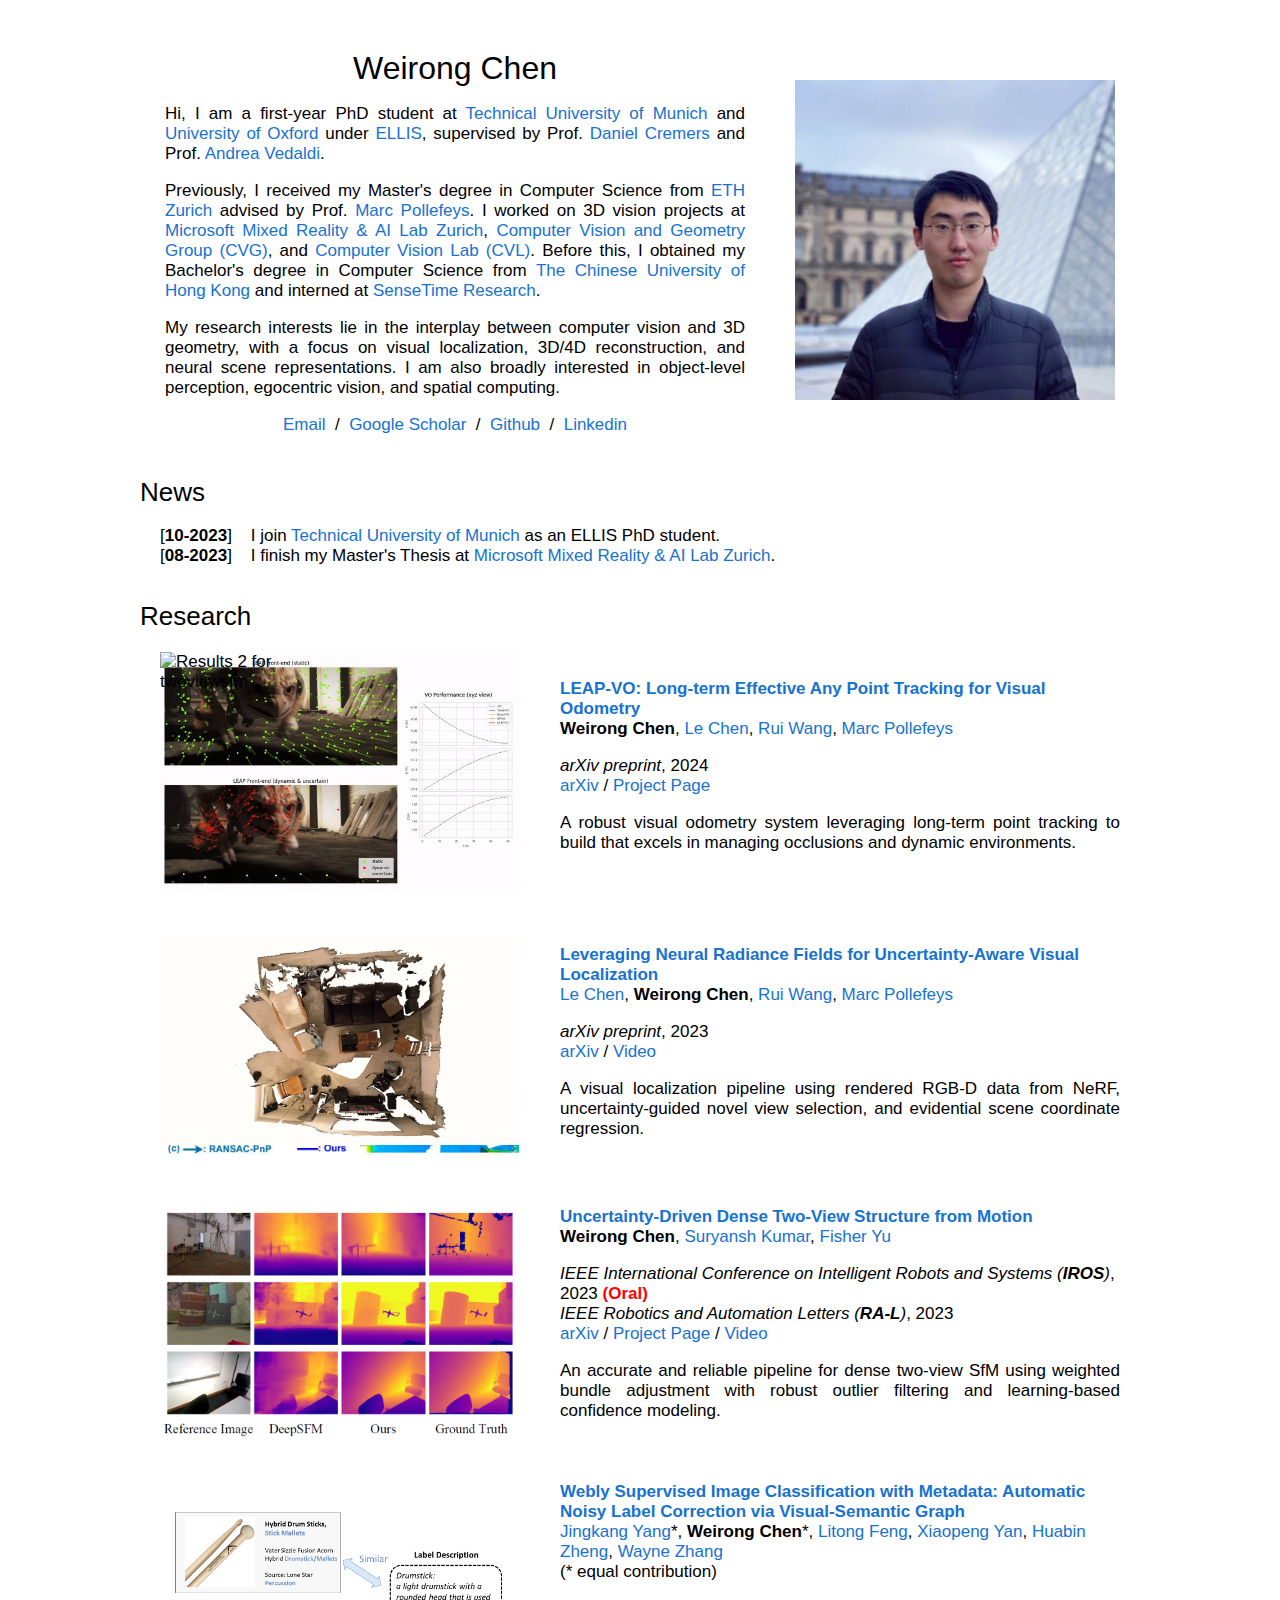
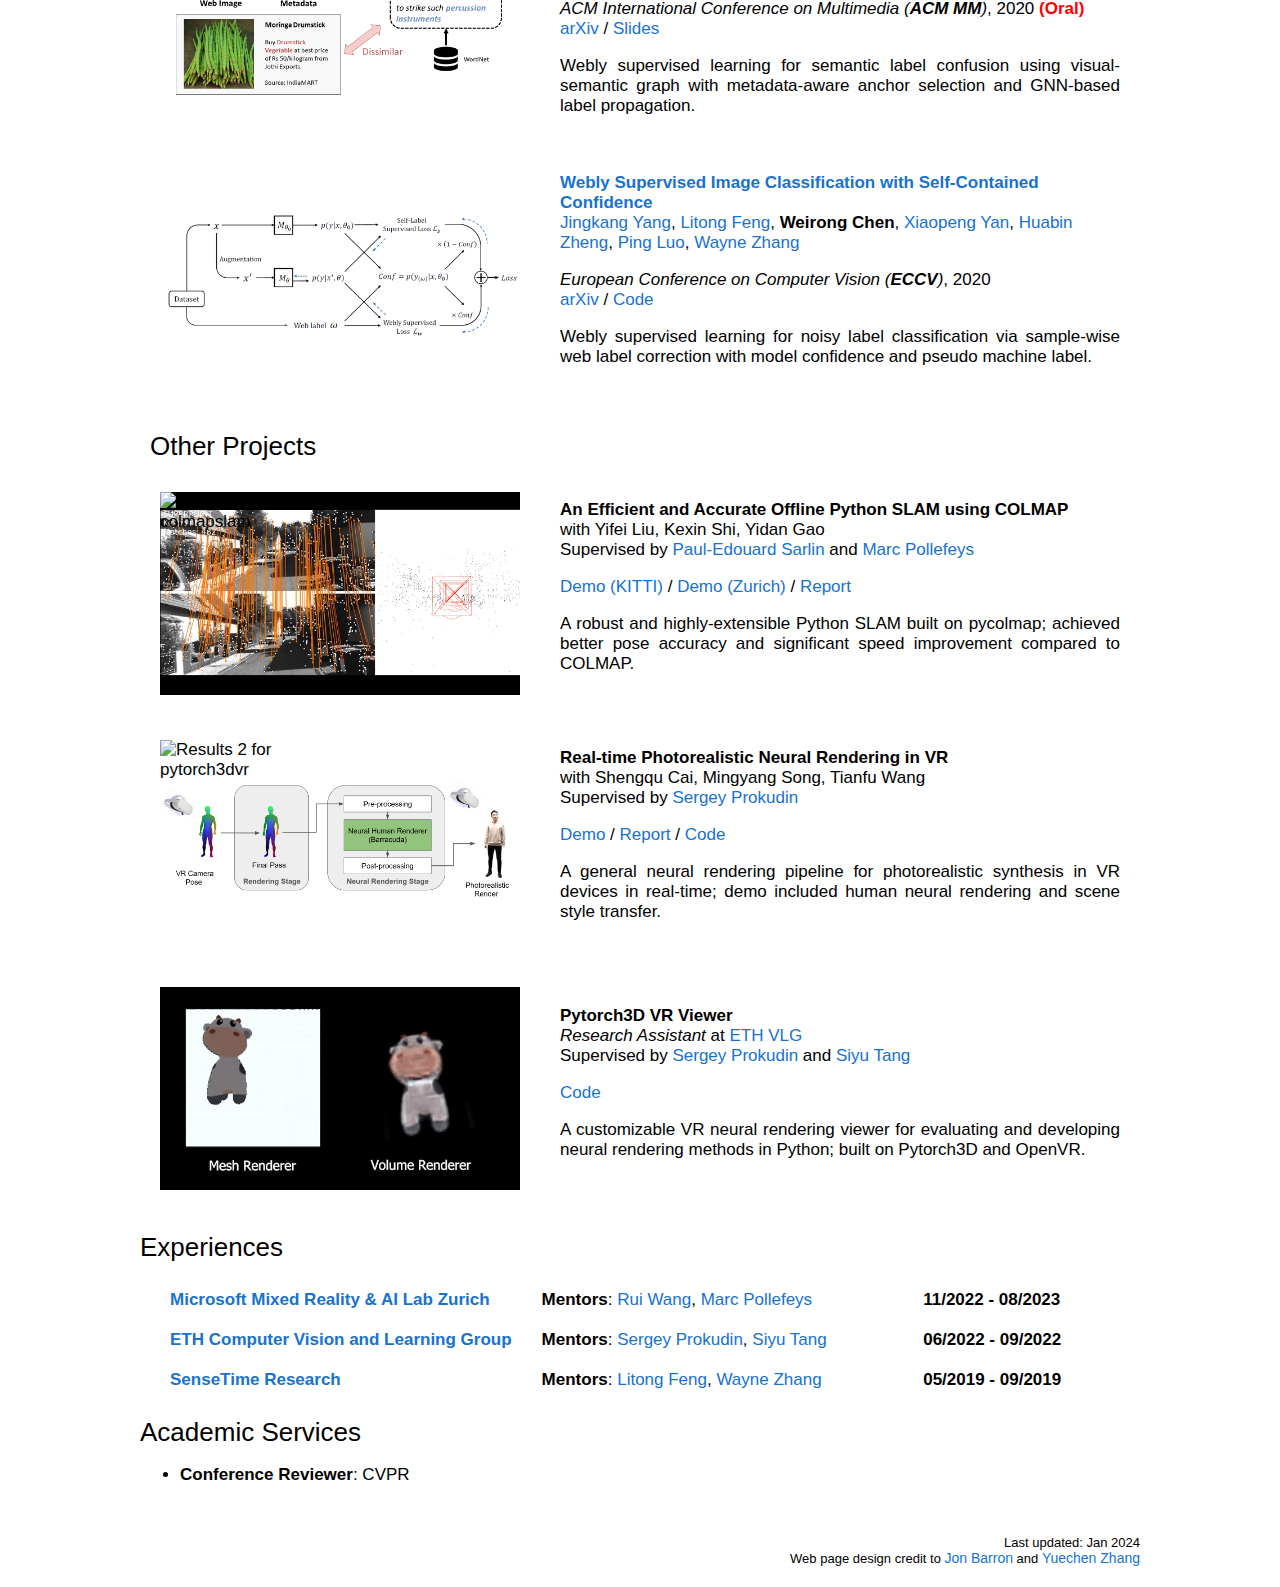
==== index.html @ 8a147baf "Update index.html" ====
<!DOCTYPE HTML>
<html lang="en">

<head>
  <meta http-equiv="Content-Type" content="text/html; charset=UTF-8">

  <title>Weirong Chen</title>

  <meta name="author" content="Weirong Chen">
  <meta name="viewport" content="width=device-width, initial-scale=1">

  <link rel="stylesheet" type="text/css" href="stylesheet.css">
  <link rel="icon" type="image/x-icon" href="images/icon.svg">
</head>

<body>
  <table
    style="width:100%;max-width:1000px;border:0px;border-spacing:0px;border-collapse:separate;margin-right:auto;margin-left:auto;">
    <tbody>
      <tr style="padding:0px">
        <td style="padding:0px">

          <!-- 1 INTRO -->
          <table
            style="width:100%;border:0px;border-spacing:0px;border-collapse:separate;margin-right:auto;margin-left:auto;">
            <tbody>
              <tr style="padding:0px">
                <td style="padding:2.5%;width:63%;vertical-align:middle">
                  <p style="text-align:center">
                    <name>Weirong Chen</name>
                  </p>
                  <p align="justify">
                    Hi, I am a first-year PhD student at <a href="https://www.tum.de/en/">Technical University of Munich</a> and <a href="https://www.ox.ac.uk/">University of Oxford</a> under <a href="https://ellis.eu/phd-postdoc">ELLIS</a>,
                    supervised by Prof. <a href="https://cvg.cit.tum.de/members/cremers">Daniel Cremers</a> and Prof. <a href="https://www.robots.ox.ac.uk/~vedaldi/">Andrea Vedaldi</a>.
                  </p>
                  <p align="justify">
                    Previously, I received my Master's degree in Computer Science from <a href="https://ethz.ch/en.html">ETH Zurich</a> advised by Prof. <a href="https://people.inf.ethz.ch/pomarc/">Marc Pollefeys</a>.
                    I worked on 3D vision projects at <a href="https://www.microsoft.com/en-us/research/lab/mixed-reality-ai-zurich/">Microsoft Mixed Reality & AI Lab Zurich</a>, <a href="https://cvg.ethz.ch/">Computer Vision and Geometry Group (CVG)</a>, and <a href="https://vision.ee.ethz.ch/">Computer Vision Lab (CVL)</a>.
                    Before this, I obtained my Bachelor's degree in Computer Science from <a href="https://www.cuhk.edu.hk/">The Chinese University of Hong Kong</a> 
                    and interned at <a href="https://www.sensetime.com/en">SenseTime Research</a>.
      
                  </p>
                  <p align="justify">
                    My research interests lie in the interplay between computer vision and 3D geometry, with a focus on visual localization, 3D/4D reconstruction, and neural scene representations. 
                    I am also broadly interested in object-level perception, egocentric vision, and spatial computing.
                  </p>
                  <p style="text-align:center">
                    <a href="mailto:weirong.chen@tum.de">Email</a> &nbsp/&nbsp
                    <a href="https://scholar.google.com/citations?hl=en&user=50yGm5wAAAAJ">Google Scholar</a> &nbsp/&nbsp
                    <a href="https://github.com/chiaki530">Github</a> &nbsp/&nbsp
                    <a href="https://www.linkedin.com/in/weirong-chen-879488170/">Linkedin</a> 
                  </p>
                </td>
                <td style="padding:2.5%;width:40%;max-width:40%">
                  <a href="images/photo_linkedin.jpg"><img style="width:100%;max-width:100%" alt="profile photo"
                      src="images/photo_linkedin.jpg" class="hoverZoomLink"></a>
                </td>
              </tr>
            </tbody>
          </table>
          

          <table
            style="width:100%;border:0px;border-spacing:0px;border-collapse:separate;margin-right:auto;margin-left:auto;">
            <tbody>
              <tr>
                <td style="padding:0px;width:100%;vertical-align:middle">
                  <heading>News</heading>
                </td>
              </tr>
            </tbody>
          </table>
           
          <table
          style="width:100%;border:0px;border-spacing:0px;border-collapse:separate;margin-right:auto;margin-left:auto;">
          <tbody>
            <tr >
              <td style="padding-left:20px;width:45%;vertical-align:middle;text-align:middle">
                <p>
                  [<strong>10-2023</strong>] &nbsp&nbsp 
                  I join <a href="https://www.tum.de/en/">Technical University of Munich</a> as an ELLIS PhD student.
                </br>
                  [<strong>08-2023</strong>] &nbsp&nbsp 
                  I finish my Master's Thesis at <a href="https://www.microsoft.com/en-us/research/lab/mixed-reality-ai-zurich/">Microsoft Mixed Reality & AI Lab Zurich</a>.
                </p>
              </td>
              </tr>
          </tbody>
          </table>
          <p></p>

          <!-- 2 Research -->
          <table
            style="width:100%;border:0px;border-spacing:0px;border-collapse:separate;margin-right:auto;margin-left:auto;">
            <tbody>
              <tr>
                <td style="padding:0px;width:100%;vertical-align:middle">
                  <heading>Research</heading>
                </td>
              </tr>
            </tbody>
          </table>
          <table
            style="width:100%;border:0px;border-spacing:0px;border-collapse:separate;margin-right:auto;margin-left:auto;">
            <tbody>

              <!-- 2.3 Ref-NPR -->
              
              <tr class="single_element" style="width:70%">
                <td style="padding:20px;width:40%;vertical-align:middle;text-align:middle" onmouseout="leapvo_stop()" onmouseover="leapvo_start()">
                  <div class="one" style="display: inline;">
                    <div class="two" id="leapvo_image" style="display: inline;">
                      <img src="images/leapvo_anime.gif" alt="Results 2 for twoviewsfm" width="360" width="100%" vertical-align="middle">
                    </div>
                    <img src="images/leapvo_static.jpg" alt="Results 1 for twoviewsfm" width="360" width="100%" vertical-align="middle">
                  </div>
                  <script type="text/javascript">
                    function leapvo_start() {
                      document.getElementById('leapvo_image').style.opacity = "1";
                    }

                    function leapvo_stop() {
                      document.getElementById('leapvo_image').style.opacity = "0";
                    }
                    refnpr_stop()
                  </script>
                </td>
                <td style="padding:20px;width:65%;vertical-align:middle">
                  <a href="https://arxiv.org/abs/2401.01887">
                  <papertitle>LEAP-VO: Long-term Effective Any Point Tracking for Visual Odometry
                  </papertitle>
                </a>
                  <br>
                  <strong>Weirong Chen</strong>,
                  <a href="https://clthegoat.github.io/">Le Chen</a>,
                  <a href="https://rui2016.github.io/">Rui Wang</a>,
                  <a href="https://people.inf.ethz.ch/pomarc/">Marc Pollefeys</a>
                  <br>
                  <p></p>
                  <em>arXiv preprint</em>, 2024
                  <br>
                  <a href="https://arxiv.org/abs/2401.01887">arXiv</a>
                  /
		  <a href="https://chiaki530.github.io/projects/leapvo">Project Page</a>
                  <p></p>
                  <p align="justify">
                    A robust visual odometry system leveraging long-term point tracking to build that excels in managing occlusions and dynamic environments.
                  </p>
                </td>
              </tr>

               
              <tr class="single_element" style="width:70%">
                <td style="padding:20px;width:40%;vertical-align:middle;text-align:middle" onmouseout="escrnet_stop()" onmouseover="escrnet_start()">
                  <div class="one" style="display: inline;">
                    <div class="two" id="escrnet_image" style="display: inline;">
                      <img src="images/escrnet_anime.gif" alt="Results 2 for twoviewsfm" width="360" width="100%" vertical-align="middle">
                    </div>
                    <img src="images/escrnet_static.jpg" alt="Results 1 for twoviewsfm" width="360" width="100%" vertical-align="middle">
                  </div>
                  <script type="text/javascript">
                    function escrnet_start() {
                      document.getElementById('escrnet_image').style.opacity = "1";
                    }

                    function escrnet_stop() {
                      document.getElementById('escrnet_image').style.opacity = "0";
                    }
                    refnpr_stop()
                  </script>
                </td>
                <td style="padding:20px;width:65%;vertical-align:middle">
                  <a href="https://arxiv.org/abs/2310.06984">
                  <papertitle>Leveraging Neural Radiance Fields for Uncertainty-Aware Visual Localization
                  </papertitle>
                </a>
                  <br>
                  <a href="https://clthegoat.github.io/">Le Chen</a>,
                  <strong>Weirong Chen</strong>,
                  <a href="https://rui2016.github.io/">Rui Wang</a>,
                  <a href="https://people.inf.ethz.ch/pomarc/">Marc Pollefeys</a>
                  <br>
                  <p></p>
                  <em>arXiv preprint</em>, 2023
                  <br>
                  <!-- /
                  <a href="https://huggingface.co/spaces/CVPR/Bamboo_ViT-B16_demo">Demo</a>
                  /
                  <a href="https://github.com/Davidzhangyuanhan/Bamboo">Code</a>
                  <img alt="GitHub Repo stars"
                    src="https://img.shields.io/github/stars/Davidzhangyuanhan/Bamboo?style=social"> -->
                  <a href="https://arxiv.org/abs/2310.06984">arXiv</a>
                  /
                  <a href="https://drive.google.com/file/d/1YUMlngGFvYY_iPNu9wMA1woxw8432qXh/view">Video</a>
                  <p></p>
                  <p align="justify">
                    A visual localization pipeline using rendered RGB-D data from NeRF, uncertainty-guided novel view selection, and evidential scene coordinate regression. 
                  </p>
                </td>
              </tr>



               
              <tr class="single_element" style="width:70%">
                <td style="padding:20px;width:40%;vertical-align:middle;text-align:middle" onmouseout="refnpr_stop()" onmouseover="refnpr_start()">
                  <div class="one" style="display: inline;">
                    <div class="two" id="twoviewsfm_image" style="display: inline;">
                      <img src="images/twoviewsfm22_result1.png" alt="Results 2 for twoviewsfm" width="360" width="100%" vertical-align="middle">
                    </div>
                    <img src="images/twoviewsfm22_result.png" alt="Results 1 for twoviewsfm" width="360" width="100%" vertical-align="middle">
                  </div>
                  <script type="text/javascript">
                    function refnpr_start() {
                      document.getElementById('twoviewsfm_image').style.opacity = "1";
                    }

                    function refnpr_stop() {
                      document.getElementById('twoviewsfm_image').style.opacity = "0";
                    }
                    refnpr_stop()
                  </script>
                </td>
                <td style="padding:20px;width:65%;vertical-align:middle">
                  <a href="https://arxiv.org/abs/2302.00523">
                  <papertitle>Uncertainty-Driven Dense Two-View Structure from Motion
                  </papertitle>
                </a>
                  <br>
                  <strong>Weirong Chen</strong>,
                  <a href="https://suryanshkumar.github.io/">Suryansh Kumar</a>,
                  <a href="https://www.yf.io/">Fisher Yu</a>
                  <br>
                  <p></p>
                  <em>IEEE International Conference on Intelligent Robots and Systems (<strong>IROS</strong>)</em>, 2023 <font color="red"><strong>(Oral)</strong></font>
                  <br>
                  <em>IEEE Robotics and Automation Letters (<strong>RA-L</strong>)</em>, 2023
                  <br>
                  <!-- /
                  <a href="https://huggingface.co/spaces/CVPR/Bamboo_ViT-B16_demo">Demo</a>
                  /
                  <a href="https://github.com/Davidzhangyuanhan/Bamboo">Code</a>
                  <img alt="GitHub Repo stars"
                    src="https://img.shields.io/github/stars/Davidzhangyuanhan/Bamboo?style=social"> -->
                  <a href="https://arxiv.org/abs/2302.00523">arXiv</a>
                  /
                  <a href="https://www.vis.xyz/pub/dtv-sfm/">Project Page</a>
                  /
                  <a href="https://www.youtube.com/watch?v=RUlfqB587Fw&ab_channel=SuryanshKumar">Video</a>
                  <p></p>
                  <p align="justify">
                    An accurate and reliable pipeline for dense two-view SfM using weighted bundle adjustment with robust outlier filtering and learning-based confidence modeling.
                  </p>
                </td>
              </tr>

              <!-- 2.2 Bamboo -->           
              <tr class="single_element" style="width:70%">
                <td style="padding:20px;width:40%;vertical-align:middle;text-align:middle" onmouseout="bamboo_stop()" onmouseover="bamboo_start()">
                  <div class="one" style="display: inline;">
                    <div class="two" id="acmmm_image" style="display: inline;">
                      <img src="images/mm20_1.png" alt="Cover Image for ACMMM" width="360" width="100%" vertical-align="middle">
                    </div>
                    <img src="images/mm20_2.png" alt="Cover Image for ACMMM" width="360" width="100%" vertical-align="middle">
                  </div>
                  <script type="text/javascript">
                    function bamboo_start() {
                      document.getElementById('acmmm_image').style.opacity = "1";
                    }

                    function bamboo_stop() {
                      document.getElementById('acmmm_image').style.opacity = "0";
                    }
                    bamboo_stop()
                  </script>
                </td>
                <td style="padding:20px;width:65%;vertical-align:middle">
                  <a href="data/acmmm2020_webly.pdf">
                    <papertitle>Webly Supervised Image Classification with Metadata: Automatic Noisy Label Correction via Visual-Semantic Graph
                    </papertitle>
                  </a>
                  <br>
                  <a href="https://jingkang50.github.io/">Jingkang Yang</a>*,
                  <strong>Weirong Chen</strong>*,
                  <a href="https://scholar.google.com.hk/citations?user=PnNAAasAAAAJ&hl=en">Litong Feng</a>,
                  <a href="https://yanxp.github.io/">Xiaopeng Yan</a>,
                  <a href="https://openreview.net/profile?id=~Huabin_Zheng1">Huabin Zheng</a>,
                  <a href="http://www.statfe.com/">Wayne Zhang</a>
                  <br>
                  (* equal contribution)
                  <p></p>
                  <em>ACM International Conference on Multimedia (<strong>ACM MM</strong>)</em>, 2020 <font color="red"><strong>(Oral)</strong></font>
                  <!-- (* equal contribution) -->
                  <br>
                  <a href="https://arxiv.org/abs/2010.05864">arXiv</a>
                  /
                  <a href="data/acmmm20_slide.pdf">Slides</a>
                  <p></p>
                  <p align="justify">
                    Webly supervised learning for semantic label confusion using visual-semantic graph with metadata-aware anchor selection and GNN-based label propagation.
                  </p>
                </td>
              </tr>

              <!-- 2.1 CMT -->
              <tr class="single_element" style="width:70%">
                <td style="padding:20px;width:40%;vertical-align:middle;text-align:middle" onmouseout="scc_stop()" onmouseover="scc_start()">
                  <div class="one" style="display: inline;">
                    <div class="two" id="scc_image" style="display: inline;">
                      <img src="images/eccv20_2.png" alt="Annimation for SCC" width="360" width="100%" vertical-align="middle">
                    </div>
                    <img src="images/eccv20_1.png" alt="Cover Image for SCC" width="360" width="100%" vertical-align="middle">
                  </div>
                  <script type="text/javascript">
                    function scc_start() {
                      document.getElementById('scc_image').style.opacity = "1";
                    }
                    function scc_stop() {
                      document.getElementById('scc_image').style.opacity = "0";
                    }
                  </script>
                </td>
                <td style="padding:20px;width:65%;vertical-align:middle">
                  <a href="data/eccv2020_webly.pdf">
                    <papertitle>Webly Supervised Image Classification with Self-Contained Confidence</papertitle>
                  </a>
                  <br>
                  <a href="https://jingkang50.github.io/">Jingkang Yang</a>,
                  <a href="https://scholar.google.com.hk/citations?user=PnNAAasAAAAJ&hl=en">Litong Feng</a>,
                  <strong>Weirong Chen</strong>,
                  <a href="https://yanxp.github.io/">Xiaopeng Yan</a>,
                  <a href="https://openreview.net/profile?id=~Huabin_Zheng1">Huabin Zheng</a>,
                  <a href="http://luoping.me/">Ping Luo</a>,
                  <a href="http://www.statfe.com/">Wayne Zhang</a>
                  <br>
                  <p></p>
                  <em>European Conference on Computer Vision (<strong>ECCV</strong>)</em>, 2020
                  <br>
                  <a href="https://arxiv.org/abs/2008.11894">arXiv</a>
                  /
                  <a href="https://github.com/bigvideoresearch/SCC">Code</a>
                  <p></p>
                  <p align="justify">
                    Webly supervised learning for noisy label classification via sample-wise web label correction with model confidence and pseudo machine label.
                  </p>
                </td>
              </tr>
            </tbody>
          </table>

          <p></p>
          
          <table
          style="width:100%;border:0px;border-spacing:10px;border-collapse:separate;margin-right:auto;margin-left:auto;">
          <tbody>
            <tr>
              <td style="padding:0px;width:100%;vertical-align:middle">
                <heading>Other Projects</heading>
              </td>
            </tr>
          </tbody>
        </table>

        <table
          style="width:100%;border:0px;border-spacing:0px;border-collapse:separate;margin-right:auto;margin-left:auto;">
          <tbody>

            <!-- 2.3 Ref-NPR -->
            <tr class="single_element" style="width:70%">
              <td style="padding:20px;width:40%;vertical-align:middle;text-align:middle" onmouseout="colmapslam_stop()" onmouseover="colmapslam_start()">
                <div class="one" style="display: inline;">
                  <div class="two" id="colmapslam_image" style="display: inline;">
                    <img src="images/3dv_anime.gif" alt="Results 2 for colmapslam" width="360" width="100%" vertical-align="middle">
                  </div>
                  <img src="images/3dv_static.png" alt="Results 1 for colmapslam" width="360" width="100%" vertical-align="middle">
                </div>
                <script type="text/javascript">
                  function colmapslam_start() {
                    document.getElementById('colmapslam_image').style.opacity = "1";
                  }

                  function colmapslam_stop() {
                    document.getElementById('colmapslam_image').style.opacity = "0";
                  }
                  refnpr_stop()
                </script>
              </td>
              <td style="padding:20px;width:65%;vertical-align:middle">
                <papertitle>An Efficient and Accurate Offline Python SLAM using COLMAP
                </papertitle>
                <br>
                with Yifei Liu, Kexin Shi, Yidan Gao
                <br>
                Supervised by <a href="https://psarlin.com/">Paul‑Edouard Sarlin</a> and <a href="https://people.inf.ethz.ch/pomarc/">Marc Pollefeys</a>
                <p></p>
                <a href="https://drive.google.com/file/d/1SUAnv6l69lDIuFu8iadkP70DrkNChG5t/view?usp=sharing">Demo (KITTI)</a>
                /
                <a href="https://drive.google.com/file/d/1BCULzlK0AAw0mVcwnLeyrUHpga8KBuBu/view?usp=sharing">Demo (Zurich)</a>
                /
                <a href="data/3dv_report.pdf">Report</a>
                <p></p>
                <p align="justify">
                  A robust and highly-extensible Python SLAM built on pycolmap; achieved better pose accuracy and significant speed improvement compared to COLMAP.
                </p>
              </td>
            </tr>

            <tr class="single_element" style="width:70%">
              <td style="padding:20px;width:40%;vertical-align:middle;text-align:middle" onmouseout="mr_stop()" onmouseover="mr_start()">
                <div class="one" style="display: inline;">
                  <div class="two" id="mr_image" style="display: inline;">
                    <img src="images/mr_anime.gif" alt="Results 2 for pytorch3dvr" width="360" width="100%" vertical-align="middle">
                  </div>
                  <img src="images/mr_pipeline.png" alt="Results 1 for pytorch3dvr" width="360" width="100%" vertical-align="middle">
                </div>
                <script type="text/javascript">
                  function mr_start() {
                    document.getElementById('mr_image').style.opacity = "1";
                  }

                  function mr_stop() {
                    document.getElementById('mr_image').style.opacity = "0";
                  }
                  refnpr_stop()
                </script>
              </td>
              <td style="padding:20px;width:65%;vertical-align:middle">
                <papertitle>Real-time Photorealistic Neural Rendering in VR
                </papertitle>
                <br>
                <!-- <em>Course Project</em> in <a href="https://www.cvg.ethz.ch/teaching/mrlab/2021/index.php">Mixed Reality@ETH CVG</a>, 
                supervised by Dr. <a href="https://scholar.google.de/citations?user=xSywCzAAAAAJ&hl=en">Sergey Prokudin</a> -->
                with Shengqu Cai, Mingyang Song, Tianfu Wang<br>
                Supervised by <a href="https://scholar.google.de/citations?user=xSywCzAAAAAJ&hl=en">Sergey Prokudin</a> 
                <br>
                <p></p>
                <a href="https://drive.google.com/file/d/1kyHt-a0Jez78DYeuOTsv-oEHGvjLQuea/view?usp=sharing">Demo</a>
                /
                <a href="data/mr_report.pdf">Report</a>
                /
                <a href="https://github.com/Chiaki530/barracuda-neural-rendering-vr">Code</a>
                
                <p></p>
                <p align="justify">
                  A general neural rendering pipeline for photorealistic synthesis in VR devices in real-time; demo included human neural rendering and scene style transfer.
                </p>
              </td>
            </tr> 

            
            <tr class="single_element" style="width:70%">
              <td style="padding:20px;width:40%;vertical-align:middle;text-align:middle" onmouseout="pytorch3dvr_stop()" onmouseover="pytorch3dvr_start()">
                <div class="one" style="display: inline;">
                  <div class="two" id="pytorch3dvr_image" style="display: inline;">
                    <img src="images/pytorch3d_vr_anime.gif" alt="Results 2 for pytorch3dvr" width="360" width="100%" vertical-align="middle">
                  </div>
                  <img src="images/pytorch3d_vr_pipeline.png" alt="Results 1 for pytorch3dvr" width="360" width="100%" vertical-align="middle">
                </div>
                <script type="text/javascript">
                  function pytorch3dvr_start() {
                    document.getElementById('pytorch3dvr_image').style.opacity = "1";
                  }

                  function pytorch3dvr_stop() {
                    document.getElementById('pytorch3dvr_image').style.opacity = "0";
                  }
                  refnpr_stop()
                </script>
              </td>
              <td style="padding:20px;width:65%;vertical-align:middle">
                <papertitle>Pytorch3D VR Viewer
                </papertitle>
                <br>
                <em>Research Assistant</em> at <a href="https://vlg.inf.ethz.ch/">ETH VLG</a>
                <br>
                Supervised by <a href="https://scholar.google.de/citations?user=xSywCzAAAAAJ&hl=en">Sergey Prokudin</a> and <a href="https://vlg.inf.ethz.ch/team/Prof-Dr-Siyu-Tang.html">Siyu Tang</a>
                <br>
                <p></p>
                <a href="https://github.com/Chiaki530/pytorch3d-vr-viewer">Code</a>
                <p></p>
                <p align="justify">
                  A customizable VR neural rendering viewer for evaluating and developing neural rendering methods in Python; built on Pytorch3D and OpenVR. 
                </p>
              </td>
            </tr>



          </tbody>
        </table>

        <p></p>
        <p></p>
          <!-- 3 Experiences -->
          <table width="100%" align="center" border="0" cellspacing="0" cellpadding="0">
            <tbody>
              <tr>
                <td>
                  <heading>Experiences</heading>
                </td>
              </tr>
            </tbody>
          </table>
          <p></p>
          <table style="border-spacing:20px 0px;">
            <tbody>
              <tr>
                <td style="padding:10px;width:40%;text-align:left">
                  <b><a href="https://www.microsoft.com/en-us/research/lab/mixed-reality-ai-zurich/">Microsoft Mixed Reality & AI Lab Zurich</a></b>
                </td>
                <td style="padding:0px;width:40%;text-align:left">
                  <b>Mentors</b>: <a href="https://rui2016.github.io/">Rui Wang</a>,
                  <a href="https://people.inf.ethz.ch/pomarc/">Marc Pollefeys</a>
                </td>
                <td style="padding:0px;width:20%;text-align:left">
                  <strong>11/2022 - 08/2023</strong>
                </td>
              </tr>
              <tr>
                <td style="padding:10px;width:40%;text-align:left">
                  <b><a href="https://vlg.inf.ethz.ch/">ETH Computer Vision and Learning Group</a></b>
                </td>
                <td style="padding:0px;width:40%;text-align:left">
                  <b>Mentors</b>: <a href="https://scholar.google.de/citations?user=xSywCzAAAAAJ&hl=en">Sergey Prokudin</a>, 
                  <a href="https://vlg.inf.ethz.ch/team/Prof-Dr-Siyu-Tang.html">Siyu Tang</a>
                </td>
                <td style="padding:0px;width:20%;text-align:left">
                  <strong>06/2022 - 09/2022</strong>
                </td>
              </tr>
              <tr>
                <td style="padding:10px;width:40%;text-align:left">
                  <b><a href="https://www.sensetime.com/en/technology-achievements">SenseTime Research</a></b>
                </td>
                <td style="padding:0px;width:40%;text-align:left">
                  <b>Mentors</b>: <a href="https://scholar.google.com.hk/citations?user=PnNAAasAAAAJ&hl=en">Litong Feng</a>, <a
                    href="http://www.statfe.com/">Wayne Zhang</a>
                </td>
                <td style="padding:0px;width:20%;text-align:left">
                  <strong>05/2019 - 09/2019</strong>
                </td>
              </tr>
            </tbody>
          </table>

          <p></p>
          <p></p>
          <p></p>
          <!-- 4 HonorsAndAwards -->
          <!-- <table width="100%" align="center" border="0" cellspacing="0" cellpadding="0">
            <tbody>
              <tr>
                <td>
                  <heading>Selected Awards</heading>
                </td>
              </tr>
            </tbody>
          </table>
          <ul> 
            <li>
                <a href="https://data.vision.ee.ethz.ch/cvl/webvision/2019/challenge_results.html">First Runner-up Award</a>, <b>CVPR 2019 WebVision Challenge</b>
            </li>
            <li>
                CUHK Faculty of Engineering, Dean’s List, <b>2017, 2018, 2020</b>
            </li>
            <li>
                CUHK CSE Outstanding Academic Performance Award, <b>2019, 2020</b>
            </li>
            <li>
                CUHK ELITE Stream Scholarship, <b>2017, 2018, 2020</b>
            </li>
          </ul> -->

          <p></p>
          <p></p>

          <!-- 5 Teaching -->
          <table width="100%" align="center" border="0" cellspacing="0" cellpadding="0">
            <tbody>
              <tr>
                <td>
                  <heading>Academic Services</heading>
                </td>
              </tr>
            </tbody>
          </table>
          <ul> 
            <li>
               <strong>Conference Reviewer</strong>: CVPR
            </li>
          </ul>
          <!-- <table style="border-spacing:10px 0px;">
            <tbody>
              <tr>
                <td style="padding:10px;width:40%;text-align:left">
                  &nbsp;&nbsp;&nbsp;&nbsp;&nbsp; AIST2010 <b>|</b> Introduction to Computer Music <b>|</b> 2022 Fall
                </td>
              </tr>
              <tr>
                <td style="padding:10px;width:40%;text-align:left">
                  &nbsp;&nbsp;&nbsp;&nbsp;&nbsp; AIST3110 <b>|</b> Music Information Retrieval <b>|</b> 2023 Spring
                </td>
              </tr>
            </tbody>
          </table> -->

          <!-- 6 Ending -->
          <table style="width:100%;border:0px;border-spacing:0px;border-collapse:separate;margin-right:auto;margin-left:auto;"><tbody>
            <tbody>
            <tr>
              <td style="padding:0px">
               
              </td>
            </tr>
          </tbody></table>
          <table
            style="width:100%;border:0px;border-spacing:0px;border-collapse:separate;margin-right:auto;margin-left:auto;">
            <tbody>
              <tr>
                <td style="padding:0px">
                  <center>
                    <div id="clustrmaps-widget" style="width:10%" hidden>
                      <script type="text/javascript" id="clstr_globe" src="//clustrmaps.com/globe.js?d=ZjfeKr39ZSWC0y4jv0UdZ77bVMagCKUTmfDnTEcjaq8"></script>
                      <!-- <a href="https://clustrmaps.com/site/1bqpr"  title="Visit tracker"><img src="//www.clustrmaps.com/map_v2.png?d=ZjfeKr39ZSWC0y4jv0UdZ77bVMagCKUTmfDnTEcjaq8&cl=ffffff" /></a> -->
                    </div>
                  </center>
                  <br>
                  <p style="text-align:right;font-size:small;">
                    Last updated: Jan 2024
                    <br>
                    Web page design credit to <a href="https://jonbarron.info" style="font-size: 14px">Jon Barron</a> and <a href="https://julianjuaner.github.io/" style="font-size: 14px">Yuechen Zhang</a>
                    <br>
                    <!-- Avatar style credit to <a href="https://www.shaotengliu.com/" style="font-size: 14px">Shaoteng
                      Liu</a> -->
                  </p>
                </td>
              </tr>
            </tbody>
          </table>

        </td>
      </tr>
	</tbody>
  </table>
</body>

</html>
---- stylesheet.css ----
/* latin-ext */
@font-face {
  font-family: 'Lato';
  font-style: italic;
  font-weight: 400;
  src: local('Lato Italic'), local('Lato-Italic'), url(https://fonts.gstatic.com/s/lato/v15/S6u8w4BMUTPHjxsAUi-qNiXg7eU0.woff2) format('woff2');
  unicode-range: U+0100-024F, U+0259, U+1E00-1EFF, U+2020, U+20A0-20AB, U+20AD-20CF, U+2113, U+2C60-2C7F, U+A720-A7FF;
}
/* latin */
@font-face {
  font-family: 'Lato';
  font-style: italic;
  font-weight: 400;
  src: local('Lato Italic'), local('Lato-Italic'), url(https://fonts.gstatic.com/s/lato/v15/S6u8w4BMUTPHjxsAXC-qNiXg7Q.woff2) format('woff2');
  unicode-range: U+0000-00FF, U+0131, U+0152-0153, U+02BB-02BC, U+02C6, U+02DA, U+02DC, U+2000-206F, U+2074, U+20AC, U+2122, U+2191, U+2193, U+2212, U+2215, U+FEFF, U+FFFD;
}
/* latin-ext */
@font-face {
  font-family: 'Lato';
  font-style: italic;
  font-weight: 700;
  src: local('Lato Bold Italic'), local('Lato-BoldItalic'), url(https://fonts.gstatic.com/s/lato/v15/S6u_w4BMUTPHjxsI5wq_FQftx9897sxZ.woff2) format('woff2');
  unicode-range: U+0100-024F, U+0259, U+1E00-1EFF, U+2020, U+20A0-20AB, U+20AD-20CF, U+2113, U+2C60-2C7F, U+A720-A7FF;
}
/* latin */
@font-face {
  font-family: 'Lato';
  font-style: italic;
  font-weight: 700;
  src: local('Lato Bold Italic'), local('Lato-BoldItalic'), url(https://fonts.gstatic.com/s/lato/v15/S6u_w4BMUTPHjxsI5wq_Gwftx9897g.woff2) format('woff2');
  unicode-range: U+0000-00FF, U+0131, U+0152-0153, U+02BB-02BC, U+02C6, U+02DA, U+02DC, U+2000-206F, U+2074, U+20AC, U+2122, U+2191, U+2193, U+2212, U+2215, U+FEFF, U+FFFD;
}
/* latin-ext */
@font-face {
  font-family: 'Lato';
  font-style: normal;
  font-weight: 400;
  src: local('Lato Regular'), local('Lato-Regular'), url(https://fonts.gstatic.com/s/lato/v15/S6uyw4BMUTPHjxAwXiWtFCfQ7A.woff2) format('woff2');
  unicode-range: U+0100-024F, U+0259, U+1E00-1EFF, U+2020, U+20A0-20AB, U+20AD-20CF, U+2113, U+2C60-2C7F, U+A720-A7FF;
}
/* latin */
@font-face {
  font-family: 'Lato';
  font-style: normal;
  font-weight: 400;
  src: local('Lato Regular'), local('Lato-Regular'), url(https://fonts.gstatic.com/s/lato/v15/S6uyw4BMUTPHjx4wXiWtFCc.woff2) format('woff2');
  unicode-range: U+0000-00FF, U+0131, U+0152-0153, U+02BB-02BC, U+02C6, U+02DA, U+02DC, U+2000-206F, U+2074, U+20AC, U+2122, U+2191, U+2193, U+2212, U+2215, U+FEFF, U+FFFD;
}
/* latin-ext */
@font-face {
  font-family: 'Lato';
  font-style: normal;
  font-weight: 700;
  src: local('Lato Bold'), local('Lato-Bold'), url(https://fonts.gstatic.com/s/lato/v15/S6u9w4BMUTPHh6UVSwaPGQ3q5d0N7w.woff2) format('woff2');
  unicode-range: U+0100-024F, U+0259, U+1E00-1EFF, U+2020, U+20A0-20AB, U+20AD-20CF, U+2113, U+2C60-2C7F, U+A720-A7FF;
}
/* latin */
@font-face {
  font-family: 'Lato';
  font-style: normal;
  font-weight: 700;
  src: local('Lato Bold'), local('Lato-Bold'), url(https://fonts.gstatic.com/s/lato/v15/S6u9w4BMUTPHh6UVSwiPGQ3q5d0.woff2) format('woff2');
  unicode-range: U+0000-00FF, U+0131, U+0152-0153, U+02BB-02BC, U+02C6, U+02DA, U+02DC, U+2000-206F, U+2074, U+20AC, U+2122, U+2191, U+2193, U+2212, U+2215, U+FEFF, U+FFFD;
}

a {
  color: #1772d0;
  text-decoration: none;
}

a:focus,
a:hover {
  color: #f09228;
  text-decoration: none;
}

body,
td,
th,
tr,
p,
a {
  font-family: 'Lato', Verdana, Helvetica, sans-serif;
  font-size: 17px
}

strong {
  font-family: 'Lato', Verdana, Helvetica, sans-serif;
  font-size: 17px;
}

heading {
  font-family: 'Lato', Verdana, Helvetica, sans-serif;
  font-size: 26px;
}

papertitle {
  font-family: 'Lato', Verdana, Helvetica, sans-serif;
  font-size: 17px;
  font-weight: 700
}

name {
  font-family: 'Lato', Verdana, Helvetica, sans-serif;
  font-size: 32px;
}

.one {
  width: 160px;
  height: 160px;
  position: relative;
}

.two {
  width: 160px;
  height: 160px;
  position: absolute;
  transition: opacity .2s ease-in-out;
  -moz-transition: opacity .2s ease-in-out;
  -webkit-transition: opacity .2s ease-in-out;
}

.fade {
  transition: opacity .2s ease-in-out;
  -moz-transition: opacity .2s ease-in-out;
  -webkit-transition: opacity .2s ease-in-out;
}

span.highlight {
  background-color: #ffffd0;
}

.single_element:hover {
  background-color: #ffffd0;
}
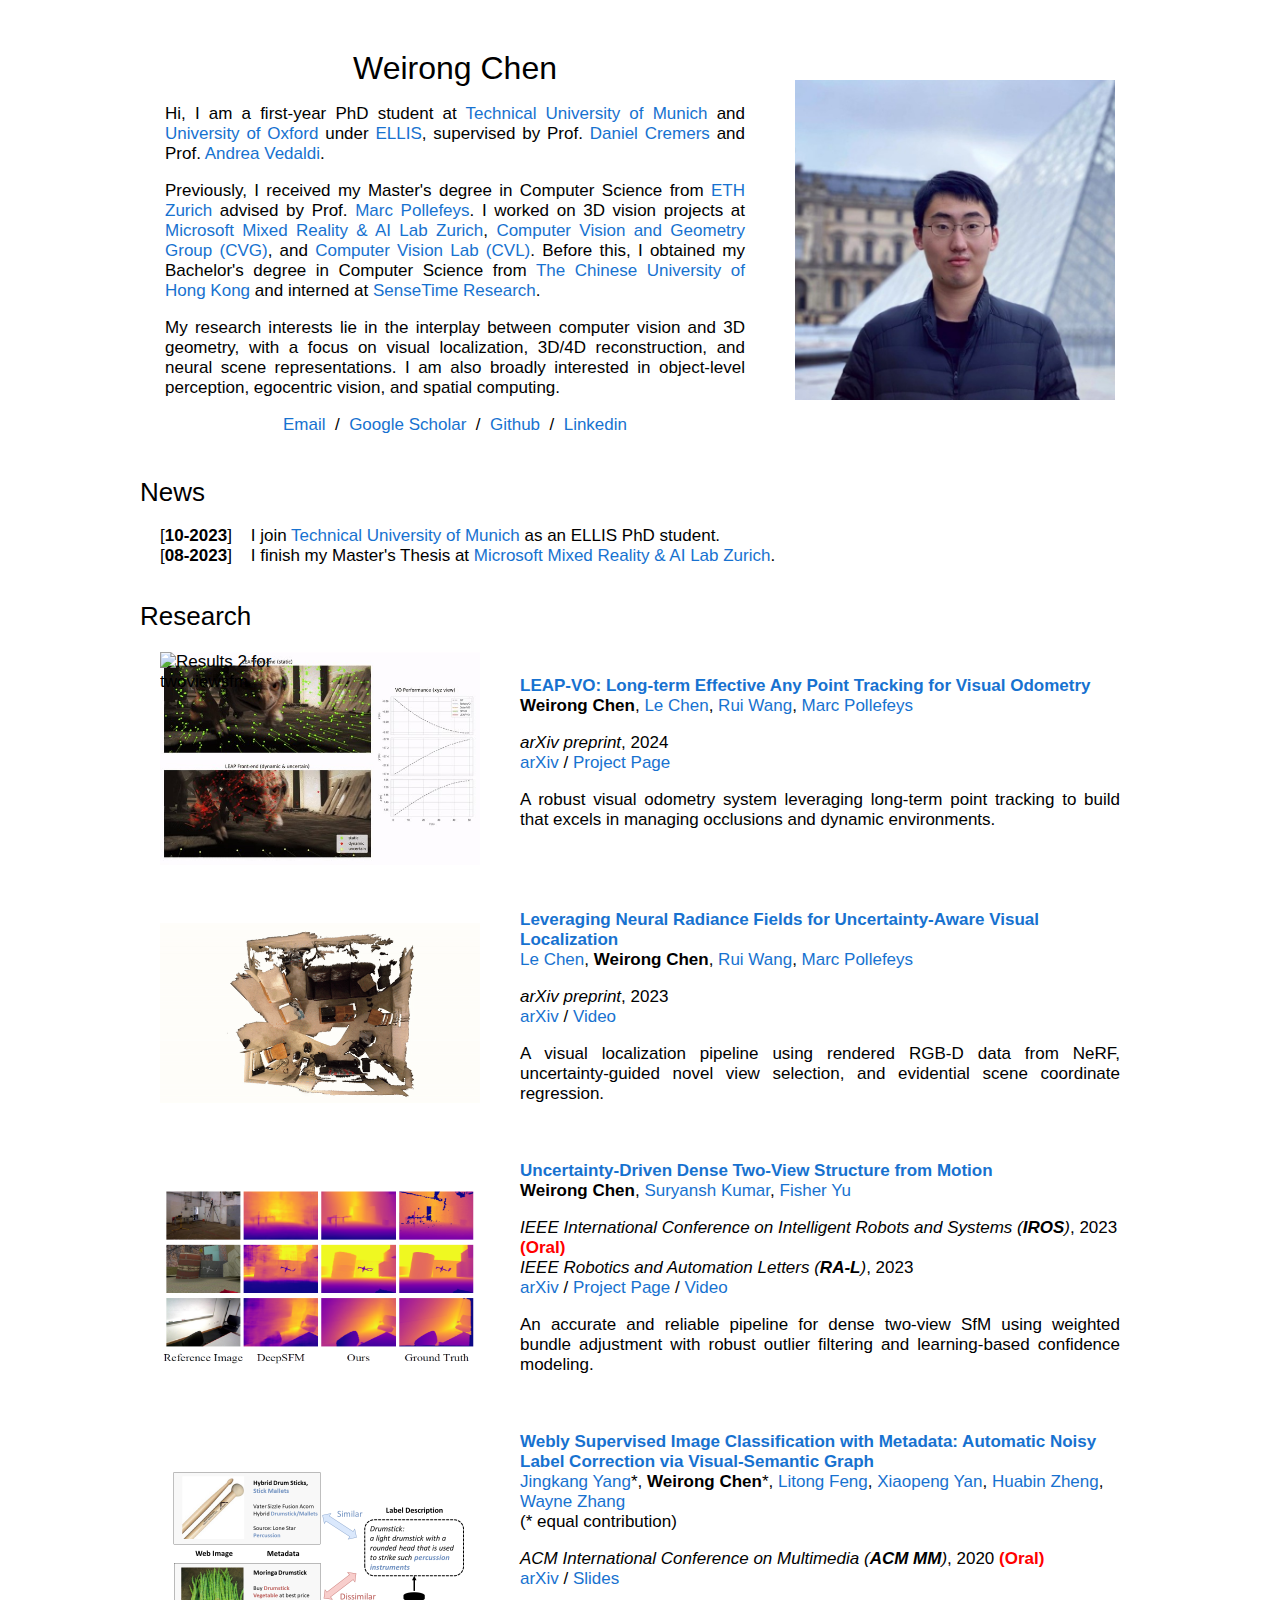
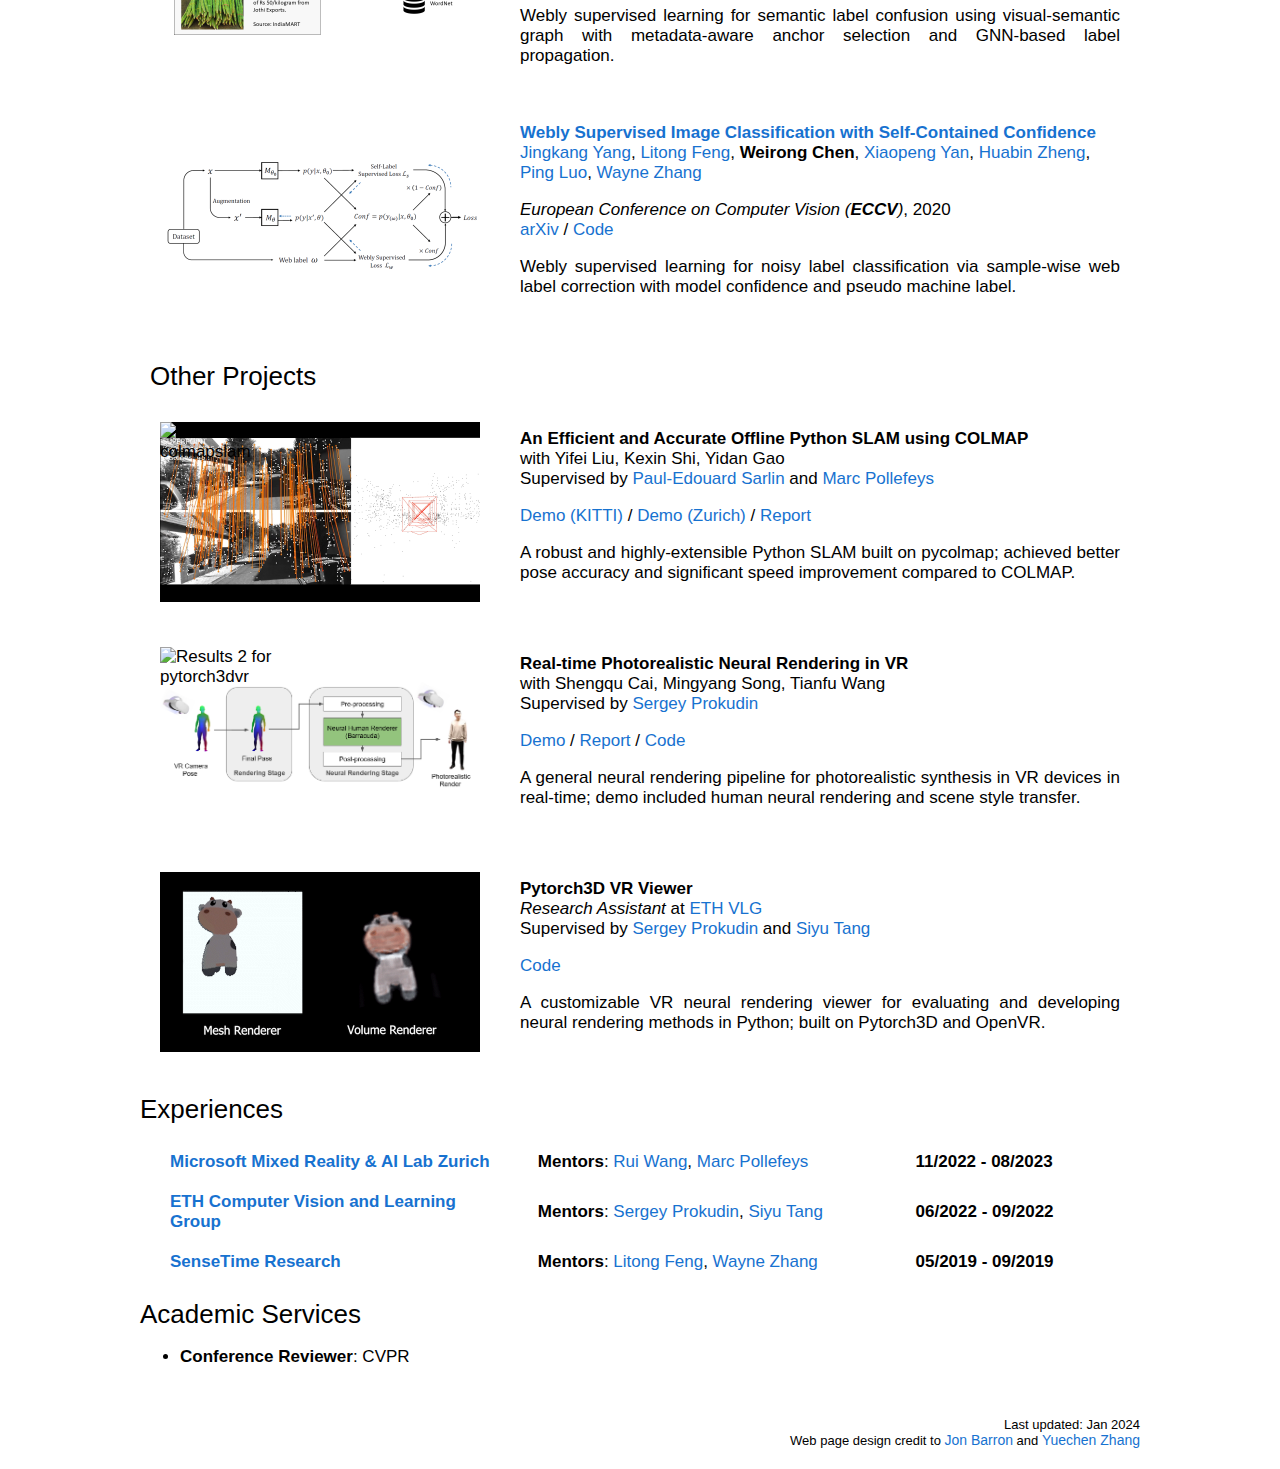
==== commit 1ae92c64: "Update index.html" ====
--- a/index.html
+++ b/index.html
@@ -107,12 +107,12 @@
               <!-- 2.3 Ref-NPR -->
               
               <tr class="single_element" style="width:70%">
-                <td style="padding:20px;width:40%;vertical-align:middle;text-align:middle" onmouseout="leapvo_stop()" onmouseover="leapvo_start()">
+                <td style="padding:20px;width:35%;vertical-align:middle;text-align:middle" onmouseout="leapvo_stop()" onmouseover="leapvo_start()">
                   <div class="one" style="display: inline;">
                     <div class="two" id="leapvo_image" style="display: inline;">
-                      <img src="images/leapvo_anime.gif" alt="Results 2 for twoviewsfm" width="360" width="100%" vertical-align="middle">
+                      <img src="images/leapvo_anime.gif" alt="Results 2 for twoviewsfm" width="320" width="100%" vertical-align="middle">
                     </div>
-                    <img src="images/leapvo_static.jpg" alt="Results 1 for twoviewsfm" width="360" width="100%" vertical-align="middle">
+                    <img src="images/leapvo_static.jpg" alt="Results 1 for twoviewsfm" width="320" width="100%" vertical-align="middle">
                   </div>
                   <script type="text/javascript">
                     function leapvo_start() {
@@ -141,7 +141,7 @@
                   <br>
                   <a href="https://arxiv.org/abs/2401.01887">arXiv</a>
                   /
-		  <a href="https://chiaki530.github.io/projects/leapvo">Project Page</a>
+                  <a href="https://chiaki530.github.io/projects/leapvo">Project Page</a>
                   <p></p>
                   <p align="justify">
                     A robust visual odometry system leveraging long-term point tracking to build that excels in managing occlusions and dynamic environments.
@@ -151,12 +151,12 @@
 
                
               <tr class="single_element" style="width:70%">
-                <td style="padding:20px;width:40%;vertical-align:middle;text-align:middle" onmouseout="escrnet_stop()" onmouseover="escrnet_start()">
+                <td style="padding:20px;width:35%;vertical-align:middle;text-align:middle" onmouseout="escrnet_stop()" onmouseover="escrnet_start()">
                   <div class="one" style="display: inline;">
                     <div class="two" id="escrnet_image" style="display: inline;">
-                      <img src="images/escrnet_anime.gif" alt="Results 2 for twoviewsfm" width="360" width="100%" vertical-align="middle">
+                      <img src="images/escrnet_anime.gif" alt="Results 2 for twoviewsfm" width="320" height="180" vertical-align="middle">
                     </div>
-                    <img src="images/escrnet_static.jpg" alt="Results 1 for twoviewsfm" width="360" width="100%" vertical-align="middle">
+                    <img src="images/escrnet_static.jpg" alt="Results 1 for twoviewsfm" width="320" height="180" vertical-align="middle">
                   </div>
                   <script type="text/javascript">
                     function escrnet_start() {
@@ -203,12 +203,12 @@
 
                
               <tr class="single_element" style="width:70%">
-                <td style="padding:20px;width:40%;vertical-align:middle;text-align:middle" onmouseout="refnpr_stop()" onmouseover="refnpr_start()">
+                <td style="padding:20px;width:35%;vertical-align:middle;text-align:middle" onmouseout="refnpr_stop()" onmouseover="refnpr_start()">
                   <div class="one" style="display: inline;">
                     <div class="two" id="twoviewsfm_image" style="display: inline;">
-                      <img src="images/twoviewsfm22_result1.png" alt="Results 2 for twoviewsfm" width="360" width="100%" vertical-align="middle">
+                      <img src="images/twoviewsfm22_result1.png" alt="Results 2 for twoviewsfm" width="320" height="180" vertical-align="middle">
                     </div>
-                    <img src="images/twoviewsfm22_result.png" alt="Results 1 for twoviewsfm" width="360" width="100%" vertical-align="middle">
+                    <img src="images/twoviewsfm22_result.png" alt="Results 1 for twoviewsfm" width="320" height="180" vertical-align="middle">
                   </div>
                   <script type="text/javascript">
                     function refnpr_start() {
@@ -256,12 +256,12 @@
 
               <!-- 2.2 Bamboo -->           
               <tr class="single_element" style="width:70%">
-                <td style="padding:20px;width:40%;vertical-align:middle;text-align:middle" onmouseout="bamboo_stop()" onmouseover="bamboo_start()">
+                <td style="padding:20px;width:35%;vertical-align:middle;text-align:middle" onmouseout="bamboo_stop()" onmouseover="bamboo_start()">
                   <div class="one" style="display: inline;">
                     <div class="two" id="acmmm_image" style="display: inline;">
-                      <img src="images/mm20_1.png" alt="Cover Image for ACMMM" width="360" width="100%" vertical-align="middle">
+                      <img src="images/mm20_1.png" alt="Cover Image for ACMMM" width="320" height="180" vertical-align="middle">
                     </div>
-                    <img src="images/mm20_2.png" alt="Cover Image for ACMMM" width="360" width="100%" vertical-align="middle">
+                    <img src="images/mm20_2.png" alt="Cover Image for ACMMM" width="320" height="180" vertical-align="middle">
                   </div>
                   <script type="text/javascript">
                     function bamboo_start() {
@@ -304,12 +304,12 @@
 
               <!-- 2.1 CMT -->
               <tr class="single_element" style="width:70%">
-                <td style="padding:20px;width:40%;vertical-align:middle;text-align:middle" onmouseout="scc_stop()" onmouseover="scc_start()">
+                <td style="padding:20px;width:35%;vertical-align:middle;text-align:middle" onmouseout="scc_stop()" onmouseover="scc_start()">
                   <div class="one" style="display: inline;">
                     <div class="two" id="scc_image" style="display: inline;">
-                      <img src="images/eccv20_2.png" alt="Annimation for SCC" width="360" width="100%" vertical-align="middle">
+                      <img src="images/eccv20_2.png" alt="Annimation for SCC" width="320" height="180" vertical-align="middle">
                     </div>
-                    <img src="images/eccv20_1.png" alt="Cover Image for SCC" width="360" width="100%" vertical-align="middle">
+                    <img src="images/eccv20_1.png" alt="Cover Image for SCC" width="320" height="180" vertical-align="middle">
                   </div>
                   <script type="text/javascript">
                     function scc_start() {
@@ -367,12 +367,12 @@
 
             <!-- 2.3 Ref-NPR -->
             <tr class="single_element" style="width:70%">
-              <td style="padding:20px;width:40%;vertical-align:middle;text-align:middle" onmouseout="colmapslam_stop()" onmouseover="colmapslam_start()">
+              <td style="padding:20px;width:35%;vertical-align:middle;text-align:middle" onmouseout="colmapslam_stop()" onmouseover="colmapslam_start()">
                 <div class="one" style="display: inline;">
                   <div class="two" id="colmapslam_image" style="display: inline;">
-                    <img src="images/3dv_anime.gif" alt="Results 2 for colmapslam" width="360" width="100%" vertical-align="middle">
-                  </div>
-                  <img src="images/3dv_static.png" alt="Results 1 for colmapslam" width="360" width="100%" vertical-align="middle">
+                    <img src="images/3dv_anime.gif" alt="Results 2 for colmapslam" width="320" height="180" vertical-align="middle">
+                  </div>
+                  <img src="images/3dv_static.png" alt="Results 1 for colmapslam" width="320" height="180" vertical-align="middle">
                 </div>
                 <script type="text/javascript">
                   function colmapslam_start() {
@@ -406,12 +406,12 @@
             </tr>
 
             <tr class="single_element" style="width:70%">
-              <td style="padding:20px;width:40%;vertical-align:middle;text-align:middle" onmouseout="mr_stop()" onmouseover="mr_start()">
+              <td style="padding:20px;width:35%;vertical-align:middle;text-align:middle" onmouseout="mr_stop()" onmouseover="mr_start()">
                 <div class="one" style="display: inline;">
                   <div class="two" id="mr_image" style="display: inline;">
-                    <img src="images/mr_anime.gif" alt="Results 2 for pytorch3dvr" width="360" width="100%" vertical-align="middle">
-                  </div>
-                  <img src="images/mr_pipeline.png" alt="Results 1 for pytorch3dvr" width="360" width="100%" vertical-align="middle">
+                    <img src="images/mr_anime.gif" alt="Results 2 for pytorch3dvr" width="320" height="180" vertical-align="middle">
+                  </div>
+                  <img src="images/mr_pipeline.png" alt="Results 1 for pytorch3dvr" width="320" height="180" vertical-align="middle">
                 </div>
                 <script type="text/javascript">
                   function mr_start() {
@@ -449,12 +449,12 @@
 
             
             <tr class="single_element" style="width:70%">
-              <td style="padding:20px;width:40%;vertical-align:middle;text-align:middle" onmouseout="pytorch3dvr_stop()" onmouseover="pytorch3dvr_start()">
+              <td style="padding:20px;width:35%;vertical-align:middle;text-align:middle" onmouseout="pytorch3dvr_stop()" onmouseover="pytorch3dvr_start()">
                 <div class="one" style="display: inline;">
                   <div class="two" id="pytorch3dvr_image" style="display: inline;">
-                    <img src="images/pytorch3d_vr_anime.gif" alt="Results 2 for pytorch3dvr" width="360" width="100%" vertical-align="middle">
-                  </div>
-                  <img src="images/pytorch3d_vr_pipeline.png" alt="Results 1 for pytorch3dvr" width="360" width="100%" vertical-align="middle">
+                    <img src="images/pytorch3d_vr_anime.gif" alt="Results 2 for pytorch3dvr" width="320" height="180" vertical-align="middle">
+                  </div>
+                  <img src="images/pytorch3d_vr_pipeline.png" alt="Results 1 for pytorch3dvr" width="320" height="180" vertical-align="middle">
                 </div>
                 <script type="text/javascript">
                   function pytorch3dvr_start() {
@@ -505,10 +505,10 @@
           <table style="border-spacing:20px 0px;">
             <tbody>
               <tr>
-                <td style="padding:10px;width:40%;text-align:left">
+                <td style="padding:10px;width:35%;text-align:left">
                   <b><a href="https://www.microsoft.com/en-us/research/lab/mixed-reality-ai-zurich/">Microsoft Mixed Reality & AI Lab Zurich</a></b>
                 </td>
-                <td style="padding:0px;width:40%;text-align:left">
+                <td style="padding:0px;width:35%;text-align:left">
                   <b>Mentors</b>: <a href="https://rui2016.github.io/">Rui Wang</a>,
                   <a href="https://people.inf.ethz.ch/pomarc/">Marc Pollefeys</a>
                 </td>
@@ -517,10 +517,10 @@
                 </td>
               </tr>
               <tr>
-                <td style="padding:10px;width:40%;text-align:left">
+                <td style="padding:10px;width:35%;text-align:left">
                   <b><a href="https://vlg.inf.ethz.ch/">ETH Computer Vision and Learning Group</a></b>
                 </td>
-                <td style="padding:0px;width:40%;text-align:left">
+                <td style="padding:0px;width:35%;text-align:left">
                   <b>Mentors</b>: <a href="https://scholar.google.de/citations?user=xSywCzAAAAAJ&hl=en">Sergey Prokudin</a>, 
                   <a href="https://vlg.inf.ethz.ch/team/Prof-Dr-Siyu-Tang.html">Siyu Tang</a>
                 </td>
@@ -529,10 +529,10 @@
                 </td>
               </tr>
               <tr>
-                <td style="padding:10px;width:40%;text-align:left">
+                <td style="padding:10px;width:35%;text-align:left">
                   <b><a href="https://www.sensetime.com/en/technology-achievements">SenseTime Research</a></b>
                 </td>
-                <td style="padding:0px;width:40%;text-align:left">
+                <td style="padding:0px;width:35%;text-align:left">
                   <b>Mentors</b>: <a href="https://scholar.google.com.hk/citations?user=PnNAAasAAAAJ&hl=en">Litong Feng</a>, <a
                     href="http://www.statfe.com/">Wayne Zhang</a>
                 </td>
@@ -592,12 +592,12 @@
           <!-- <table style="border-spacing:10px 0px;">
             <tbody>
               <tr>
-                <td style="padding:10px;width:40%;text-align:left">
+                <td style="padding:10px;width:35%;text-align:left">
                   &nbsp;&nbsp;&nbsp;&nbsp;&nbsp; AIST2010 <b>|</b> Introduction to Computer Music <b>|</b> 2022 Fall
                 </td>
               </tr>
               <tr>
-                <td style="padding:10px;width:40%;text-align:left">
+                <td style="padding:10px;width:35%;text-align:left">
                   &nbsp;&nbsp;&nbsp;&nbsp;&nbsp; AIST3110 <b>|</b> Music Information Retrieval <b>|</b> 2023 Spring
                 </td>
               </tr>
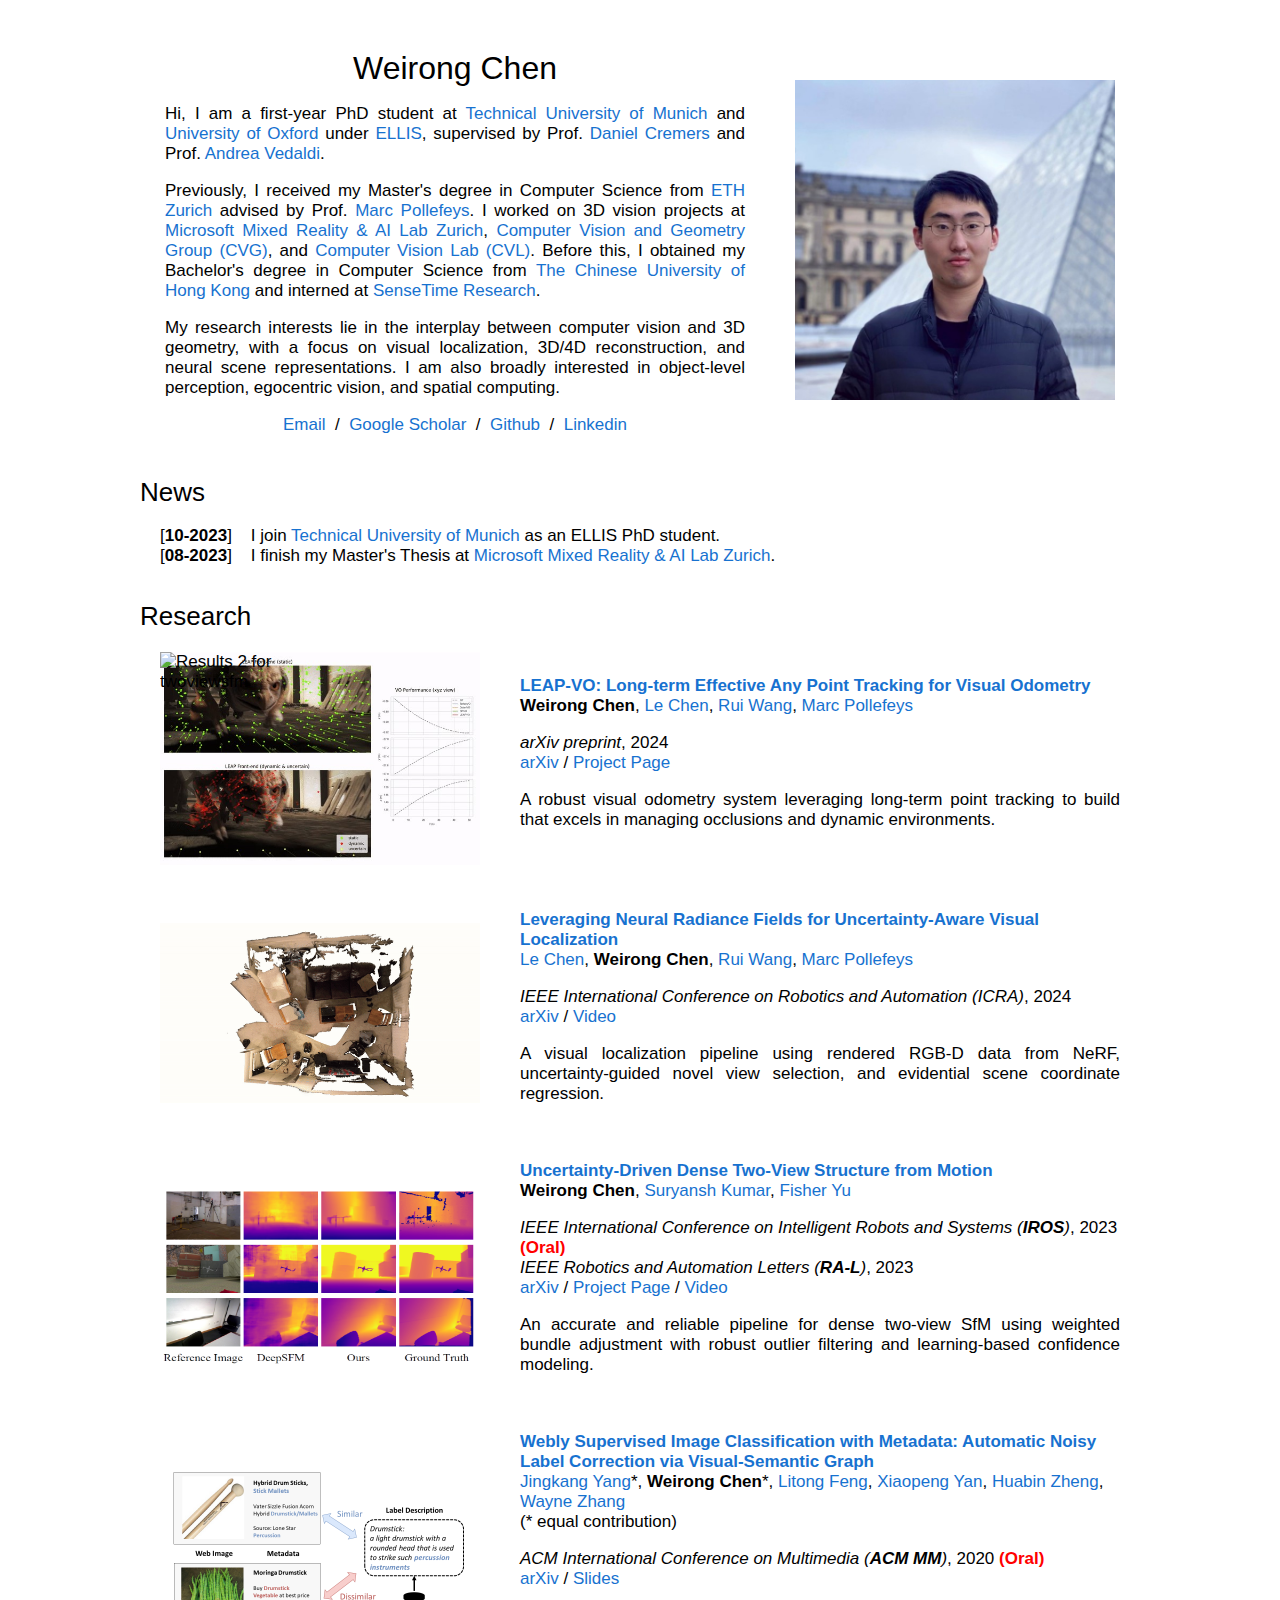
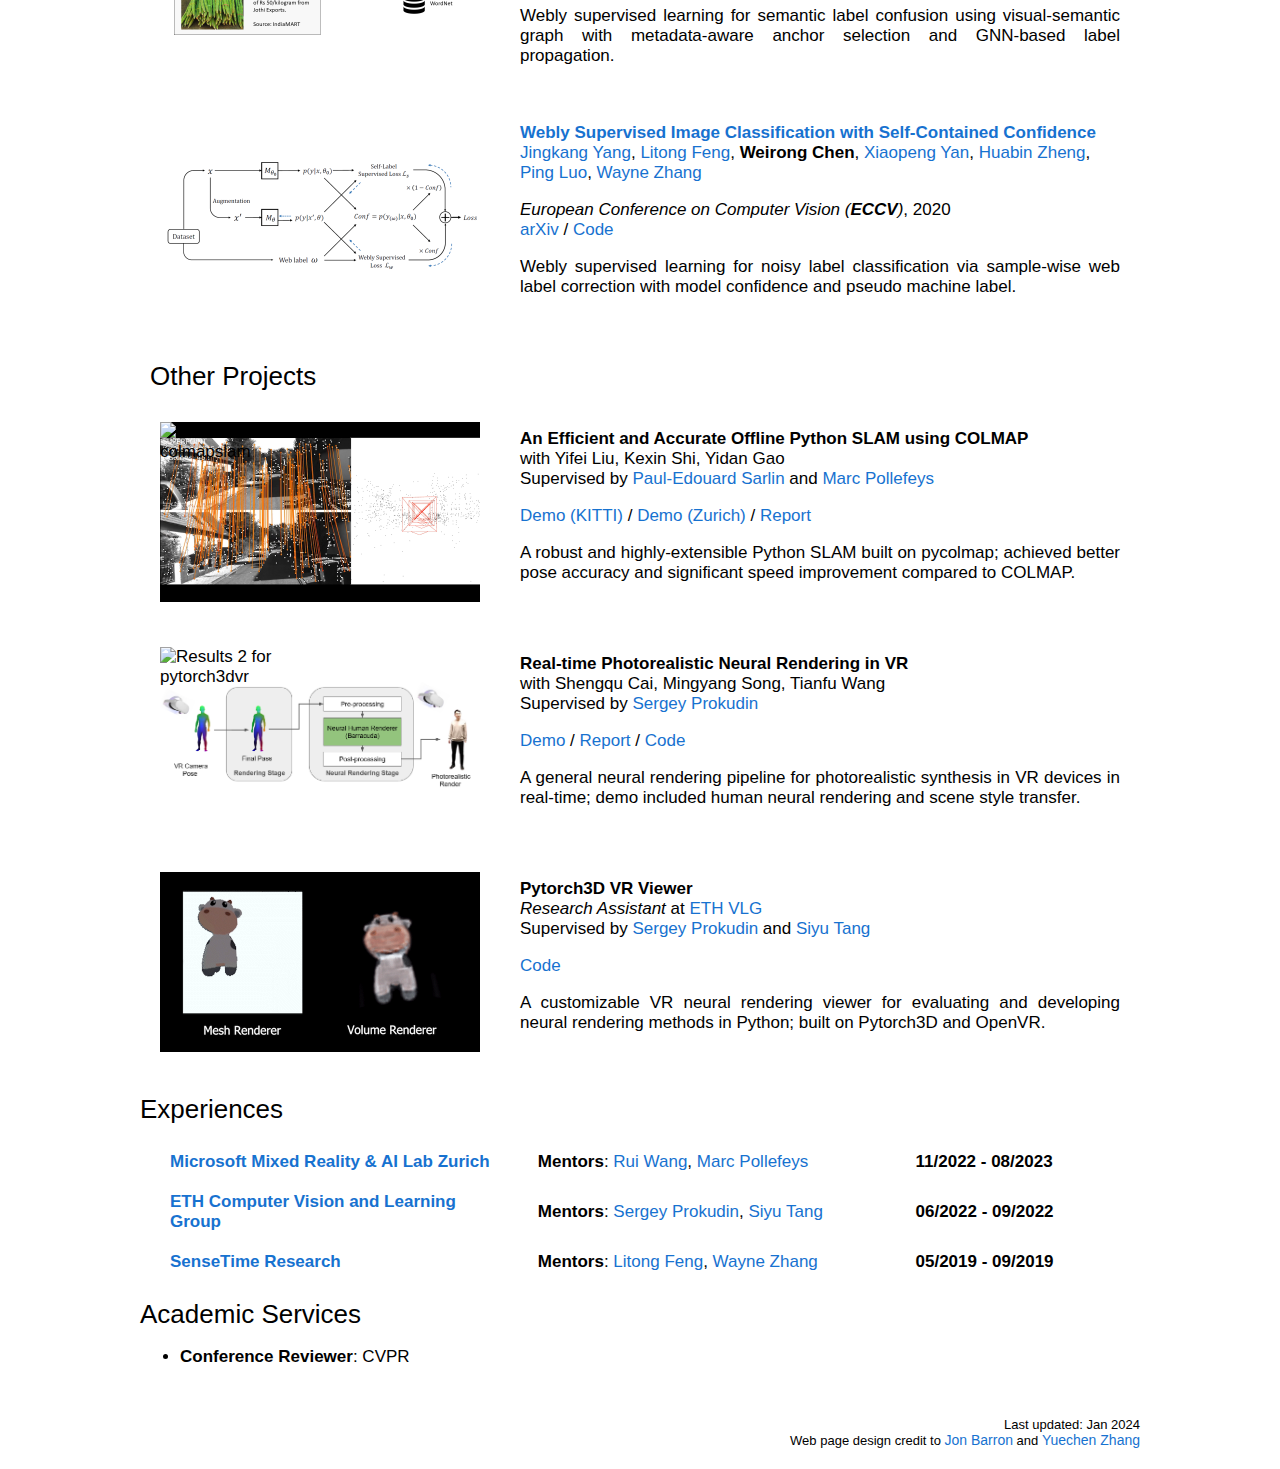
==== commit 99a349f9: "Update index.html" ====
--- a/index.html
+++ b/index.html
@@ -181,7 +181,7 @@
                   <a href="https://people.inf.ethz.ch/pomarc/">Marc Pollefeys</a>
                   <br>
                   <p></p>
-                  <em>arXiv preprint</em>, 2023
+                  <em>IEEE International Conference on Robotics and Automation (ICRA)</em>, 2024
                   <br>
                   <!-- /
                   <a href="https://huggingface.co/spaces/CVPR/Bamboo_ViT-B16_demo">Demo</a>
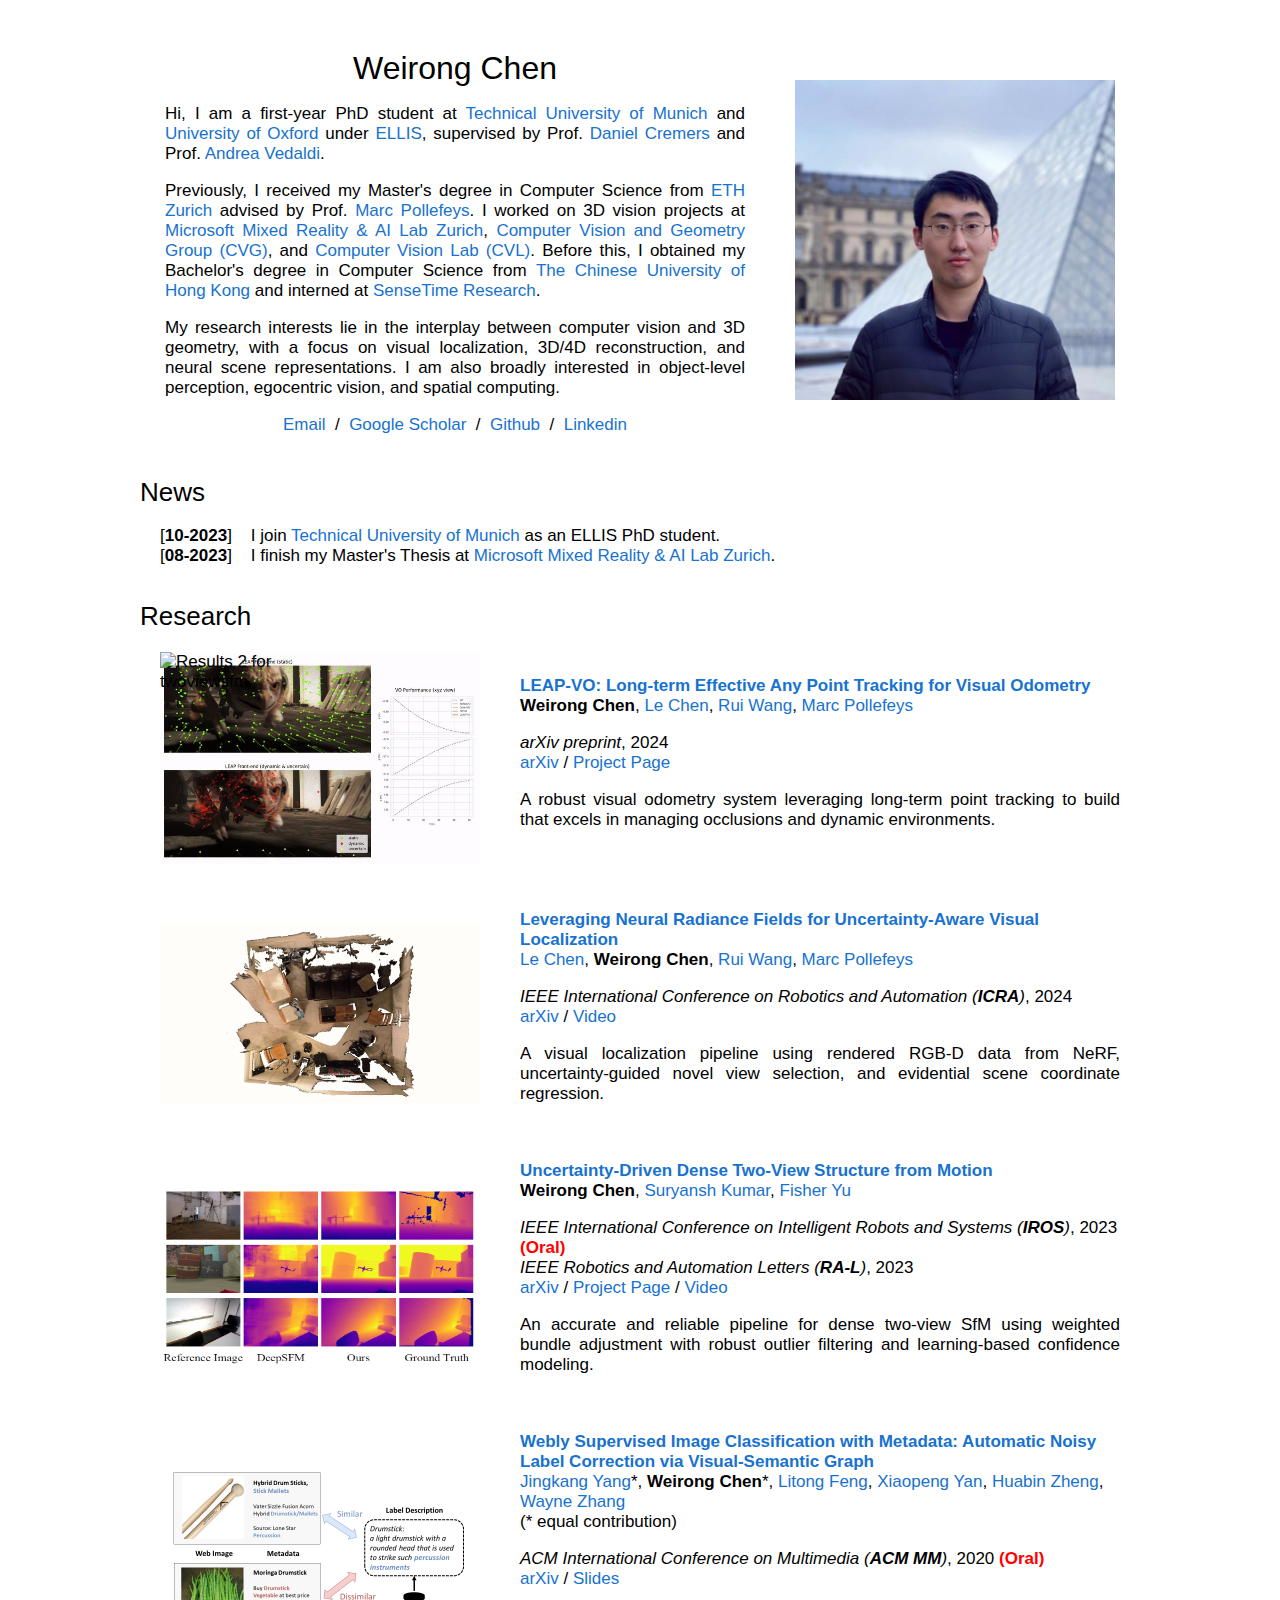
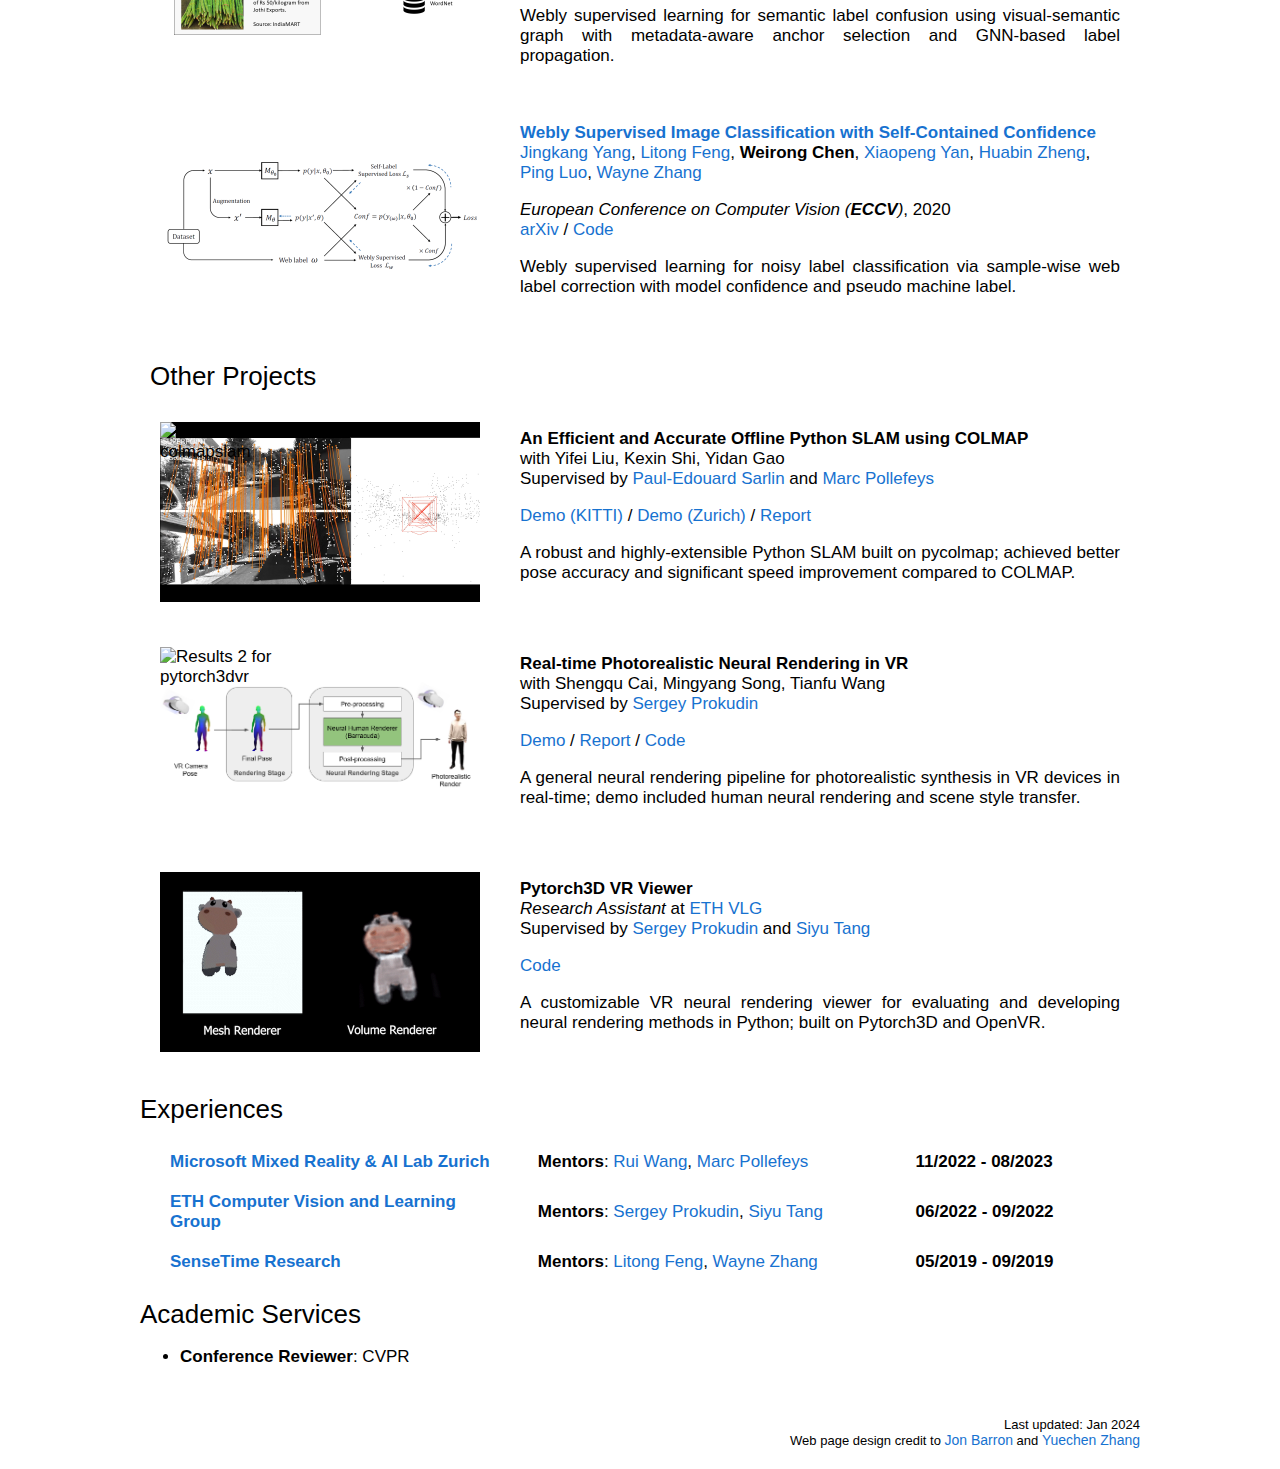
==== commit 60567263: "Update index.html" ====
--- a/index.html
+++ b/index.html
@@ -181,7 +181,7 @@
                   <a href="https://people.inf.ethz.ch/pomarc/">Marc Pollefeys</a>
                   <br>
                   <p></p>
-                  <em>IEEE International Conference on Robotics and Automation (ICRA)</em>, 2024
+                  <em>IEEE International Conference on Robotics and Automation (<strong>ICRA</strong>)</em>, 2024
                   <br>
                   <!-- /
                   <a href="https://huggingface.co/spaces/CVPR/Bamboo_ViT-B16_demo">Demo</a>
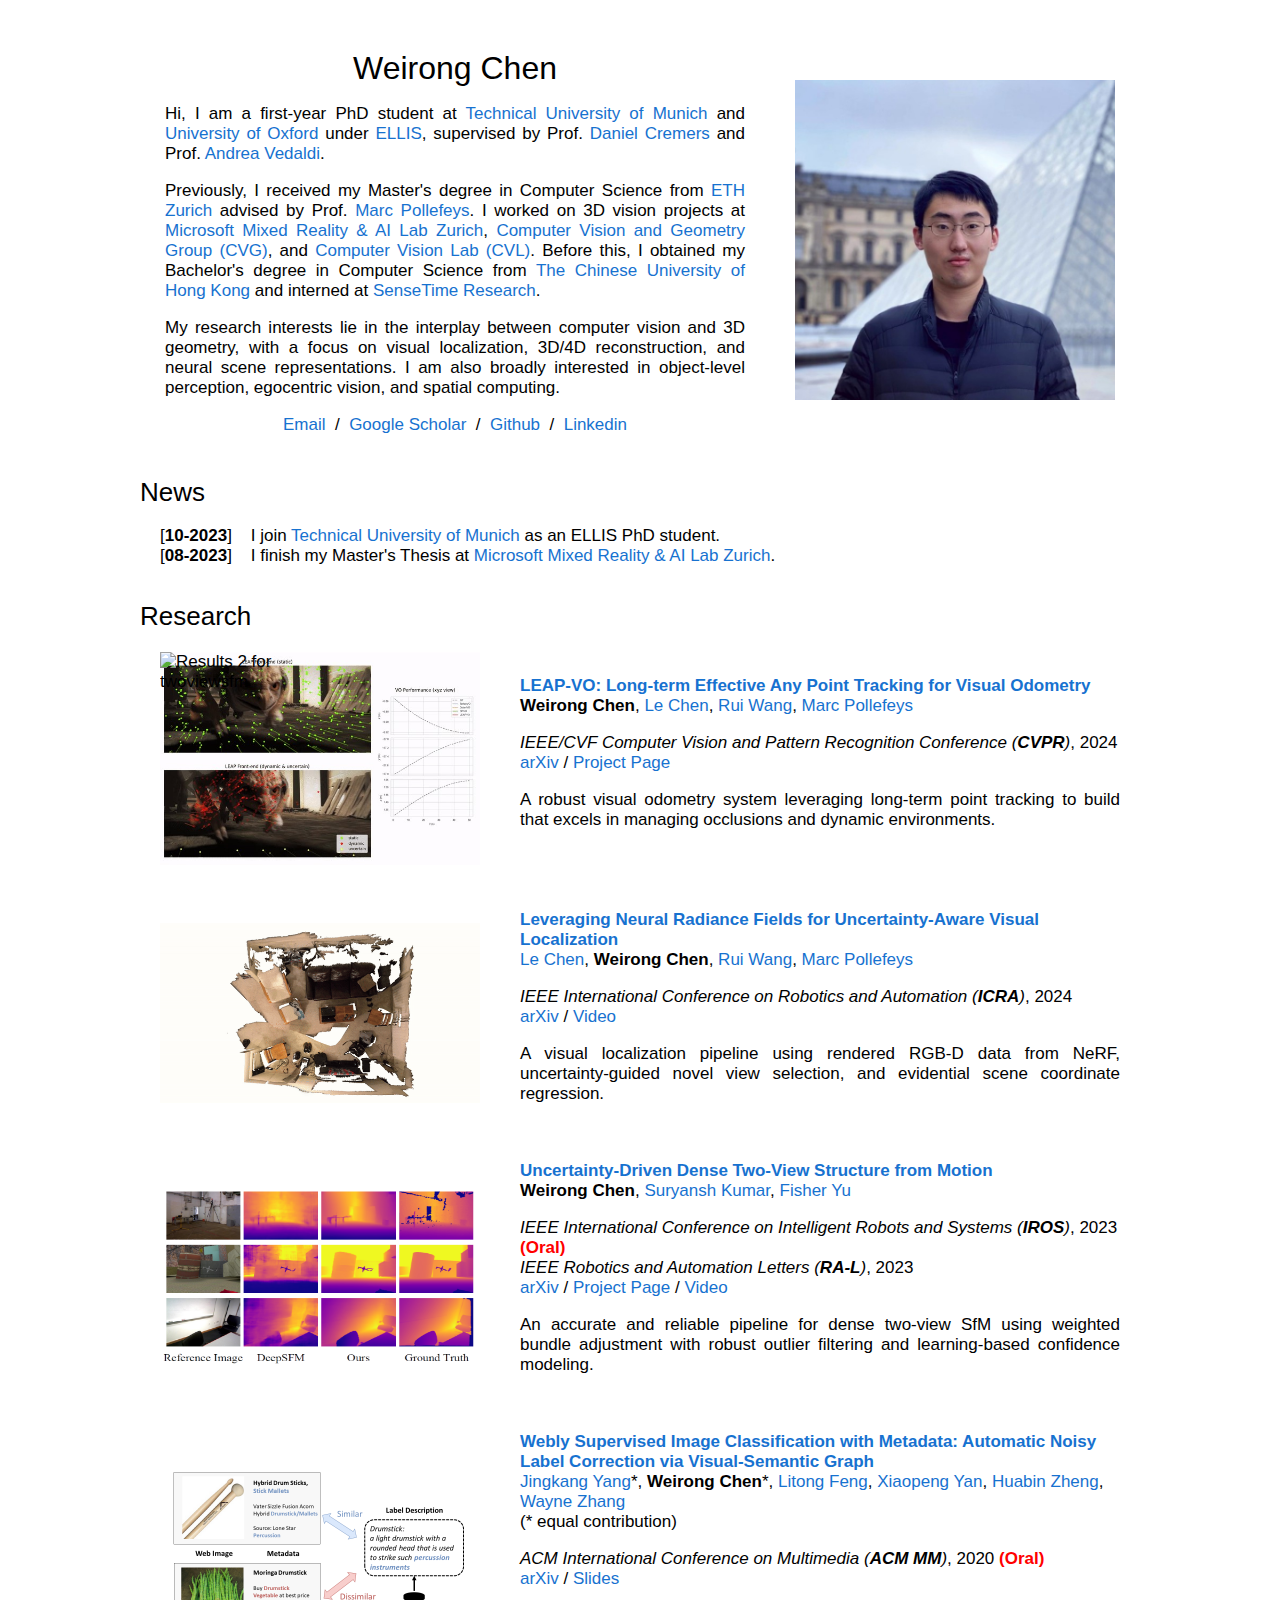
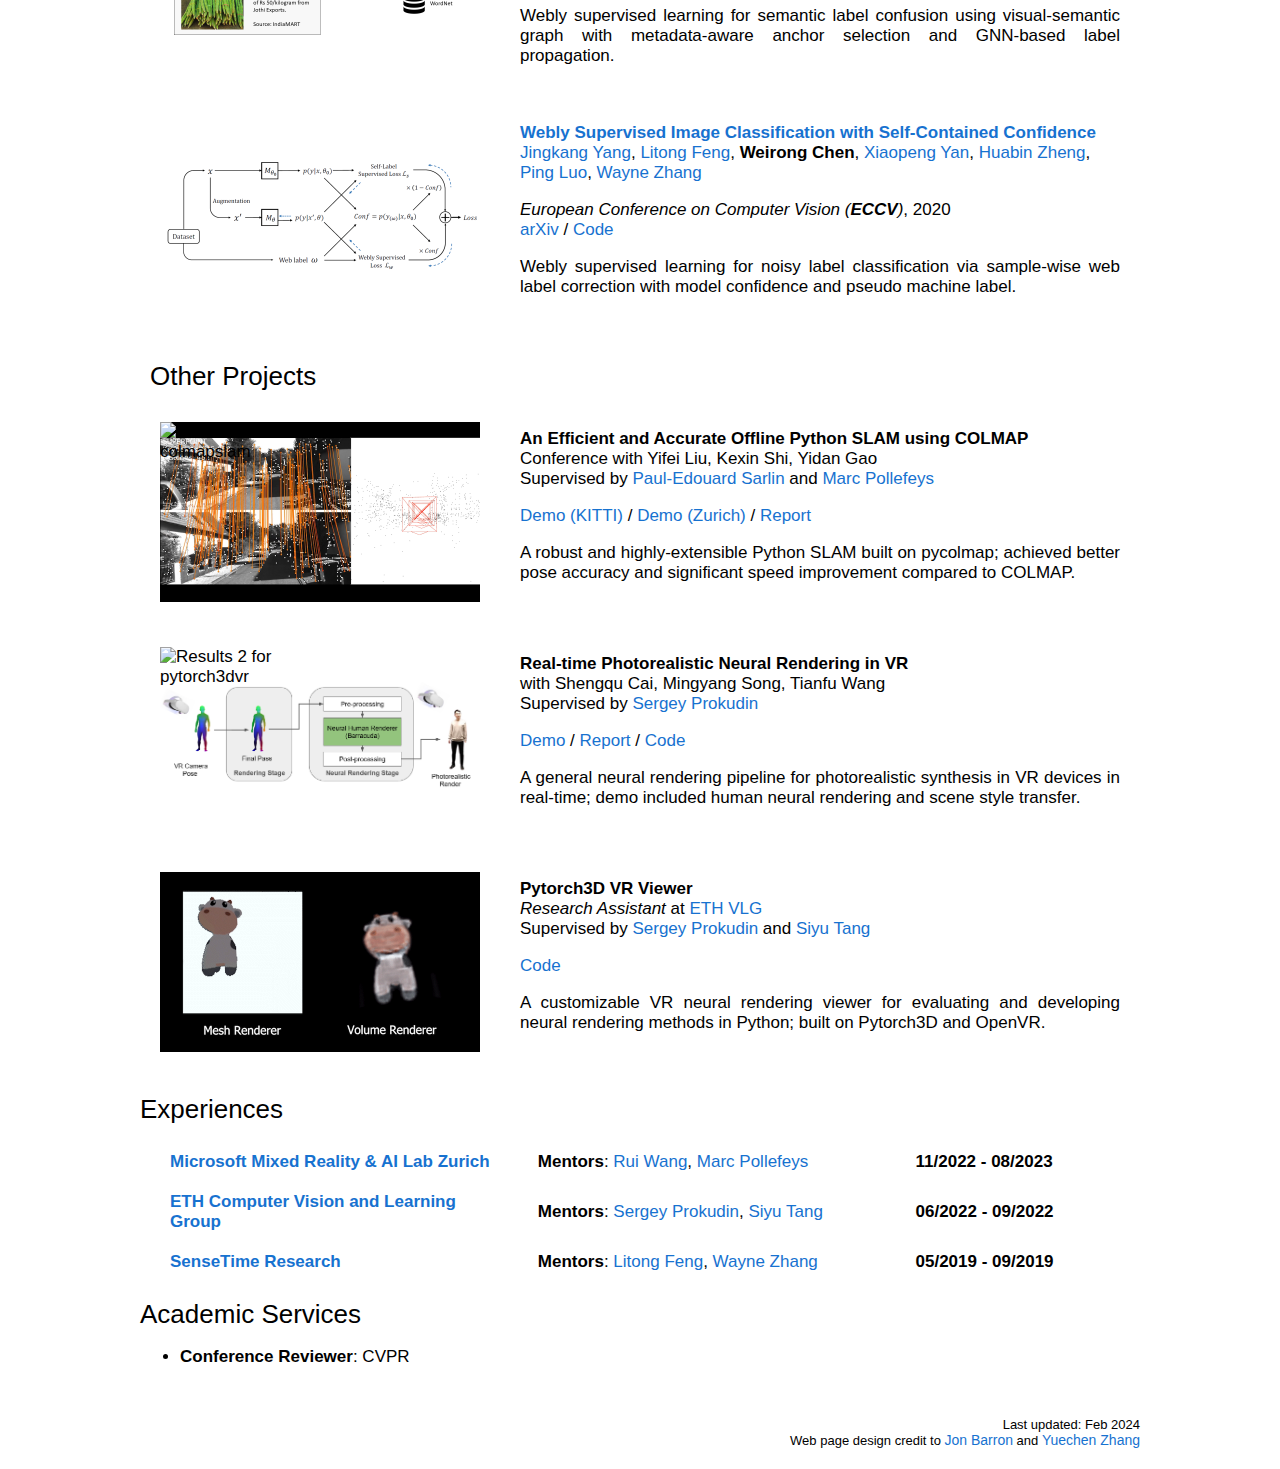
==== commit dd226ad6: "update" ====
--- a/index.html
+++ b/index.html
@@ -137,7 +137,7 @@
                   <a href="https://people.inf.ethz.ch/pomarc/">Marc Pollefeys</a>
                   <br>
                   <p></p>
-                  <em>arXiv preprint</em>, 2024
+                  <em>IEEE/CVF Computer Vision and Pattern Recognition Conference (<strong>CVPR</strong>)</em>, 2024
                   <br>
                   <a href="https://arxiv.org/abs/2401.01887">arXiv</a>
                   /
@@ -388,7 +388,7 @@
               <td style="padding:20px;width:65%;vertical-align:middle">
                 <papertitle>An Efficient and Accurate Offline Python SLAM using COLMAP
                 </papertitle>
-                <br>
+                <br>Conference
                 with Yifei Liu, Kexin Shi, Yidan Gao
                 <br>
                 Supervised by <a href="https://psarlin.com/">Paul‑Edouard Sarlin</a> and <a href="https://people.inf.ethz.ch/pomarc/">Marc Pollefeys</a>
@@ -626,7 +626,7 @@
                   </center>
                   <br>
                   <p style="text-align:right;font-size:small;">
-                    Last updated: Jan 2024
+                    Last updated: Feb 2024
                     <br>
                     Web page design credit to <a href="https://jonbarron.info" style="font-size: 14px">Jon Barron</a> and <a href="https://julianjuaner.github.io/" style="font-size: 14px">Yuechen Zhang</a>
                     <br>
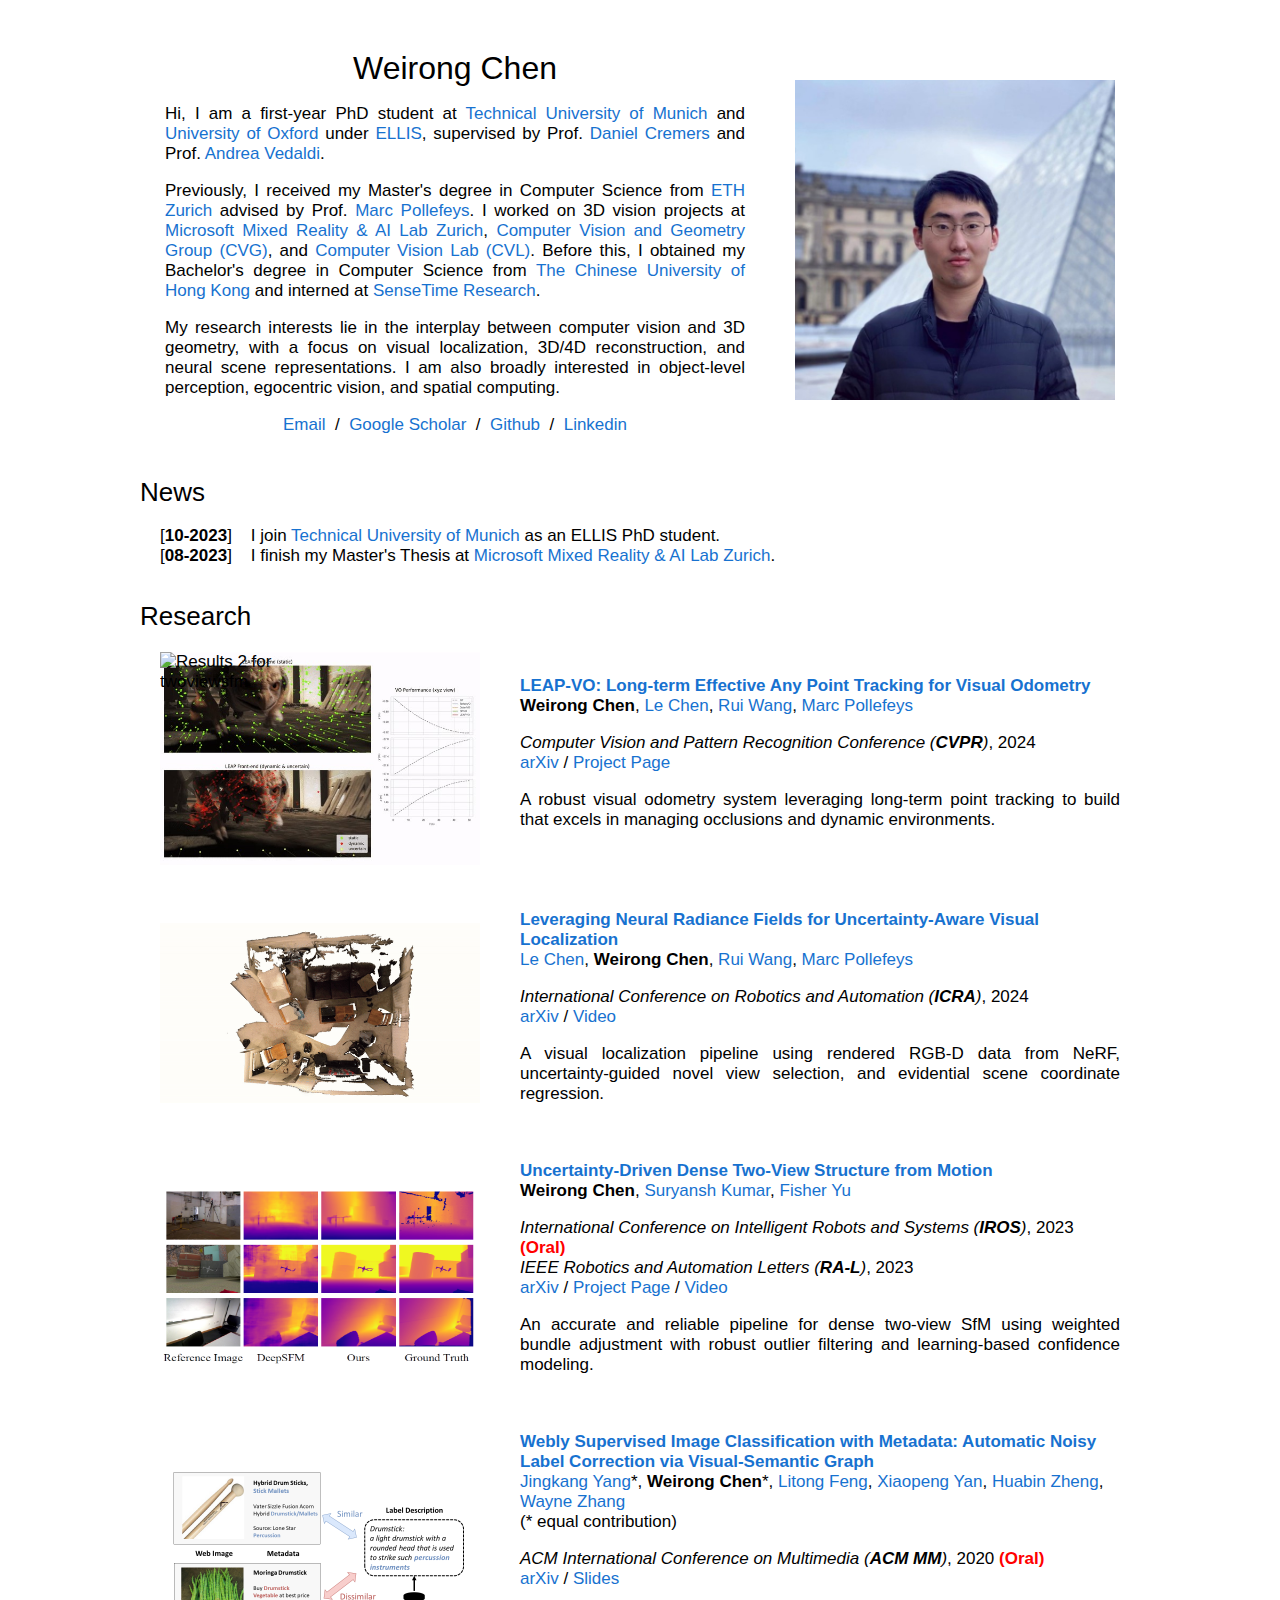
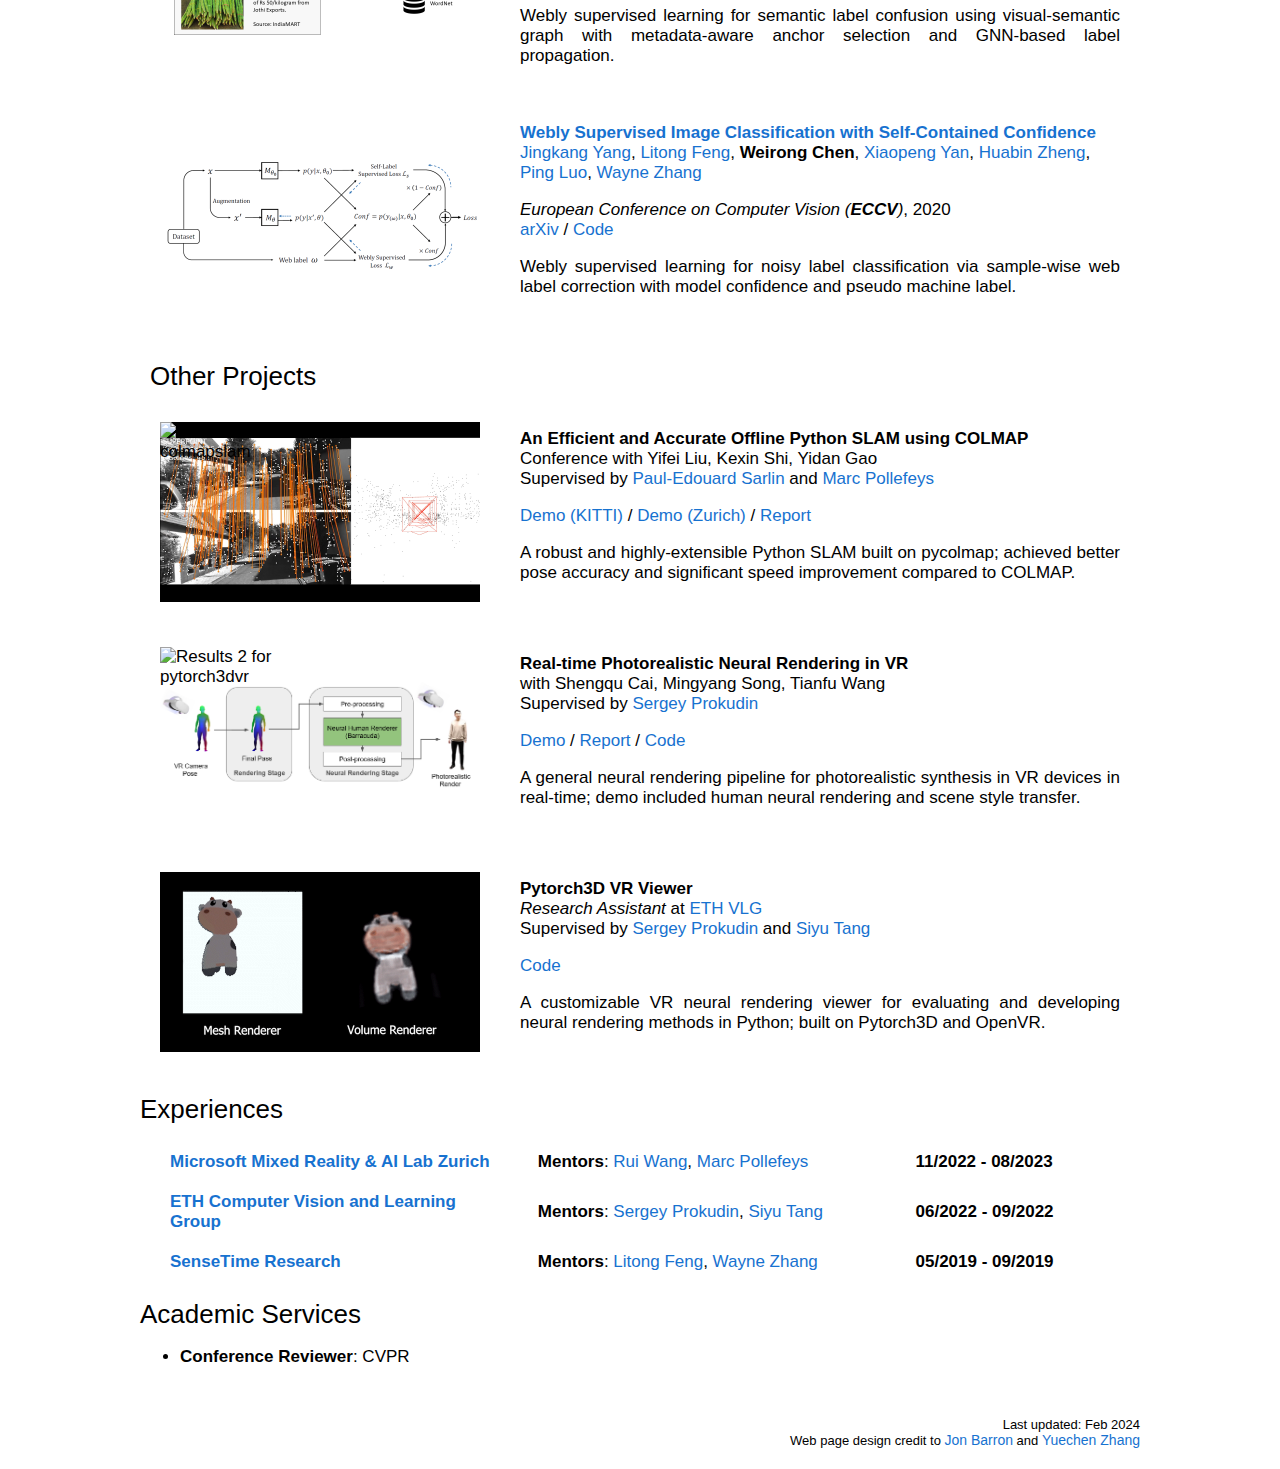
==== commit fa9aeedb: "update" ====
--- a/index.html
+++ b/index.html
@@ -137,7 +137,7 @@
                   <a href="https://people.inf.ethz.ch/pomarc/">Marc Pollefeys</a>
                   <br>
                   <p></p>
-                  <em>IEEE/CVF Computer Vision and Pattern Recognition Conference (<strong>CVPR</strong>)</em>, 2024
+                  <em>Computer Vision and Pattern Recognition Conference (<strong>CVPR</strong>)</em>, 2024
                   <br>
                   <a href="https://arxiv.org/abs/2401.01887">arXiv</a>
                   /
@@ -181,7 +181,7 @@
                   <a href="https://people.inf.ethz.ch/pomarc/">Marc Pollefeys</a>
                   <br>
                   <p></p>
-                  <em>IEEE International Conference on Robotics and Automation (<strong>ICRA</strong>)</em>, 2024
+                  <em>International Conference on Robotics and Automation (<strong>ICRA</strong>)</em>, 2024
                   <br>
                   <!-- /
                   <a href="https://huggingface.co/spaces/CVPR/Bamboo_ViT-B16_demo">Demo</a>
@@ -232,7 +232,7 @@
                   <a href="https://www.yf.io/">Fisher Yu</a>
                   <br>
                   <p></p>
-                  <em>IEEE International Conference on Intelligent Robots and Systems (<strong>IROS</strong>)</em>, 2023 <font color="red"><strong>(Oral)</strong></font>
+                  <em>International Conference on Intelligent Robots and Systems (<strong>IROS</strong>)</em>, 2023 <font color="red"><strong>(Oral)</strong></font>
                   <br>
                   <em>IEEE Robotics and Automation Letters (<strong>RA-L</strong>)</em>, 2023
                   <br>
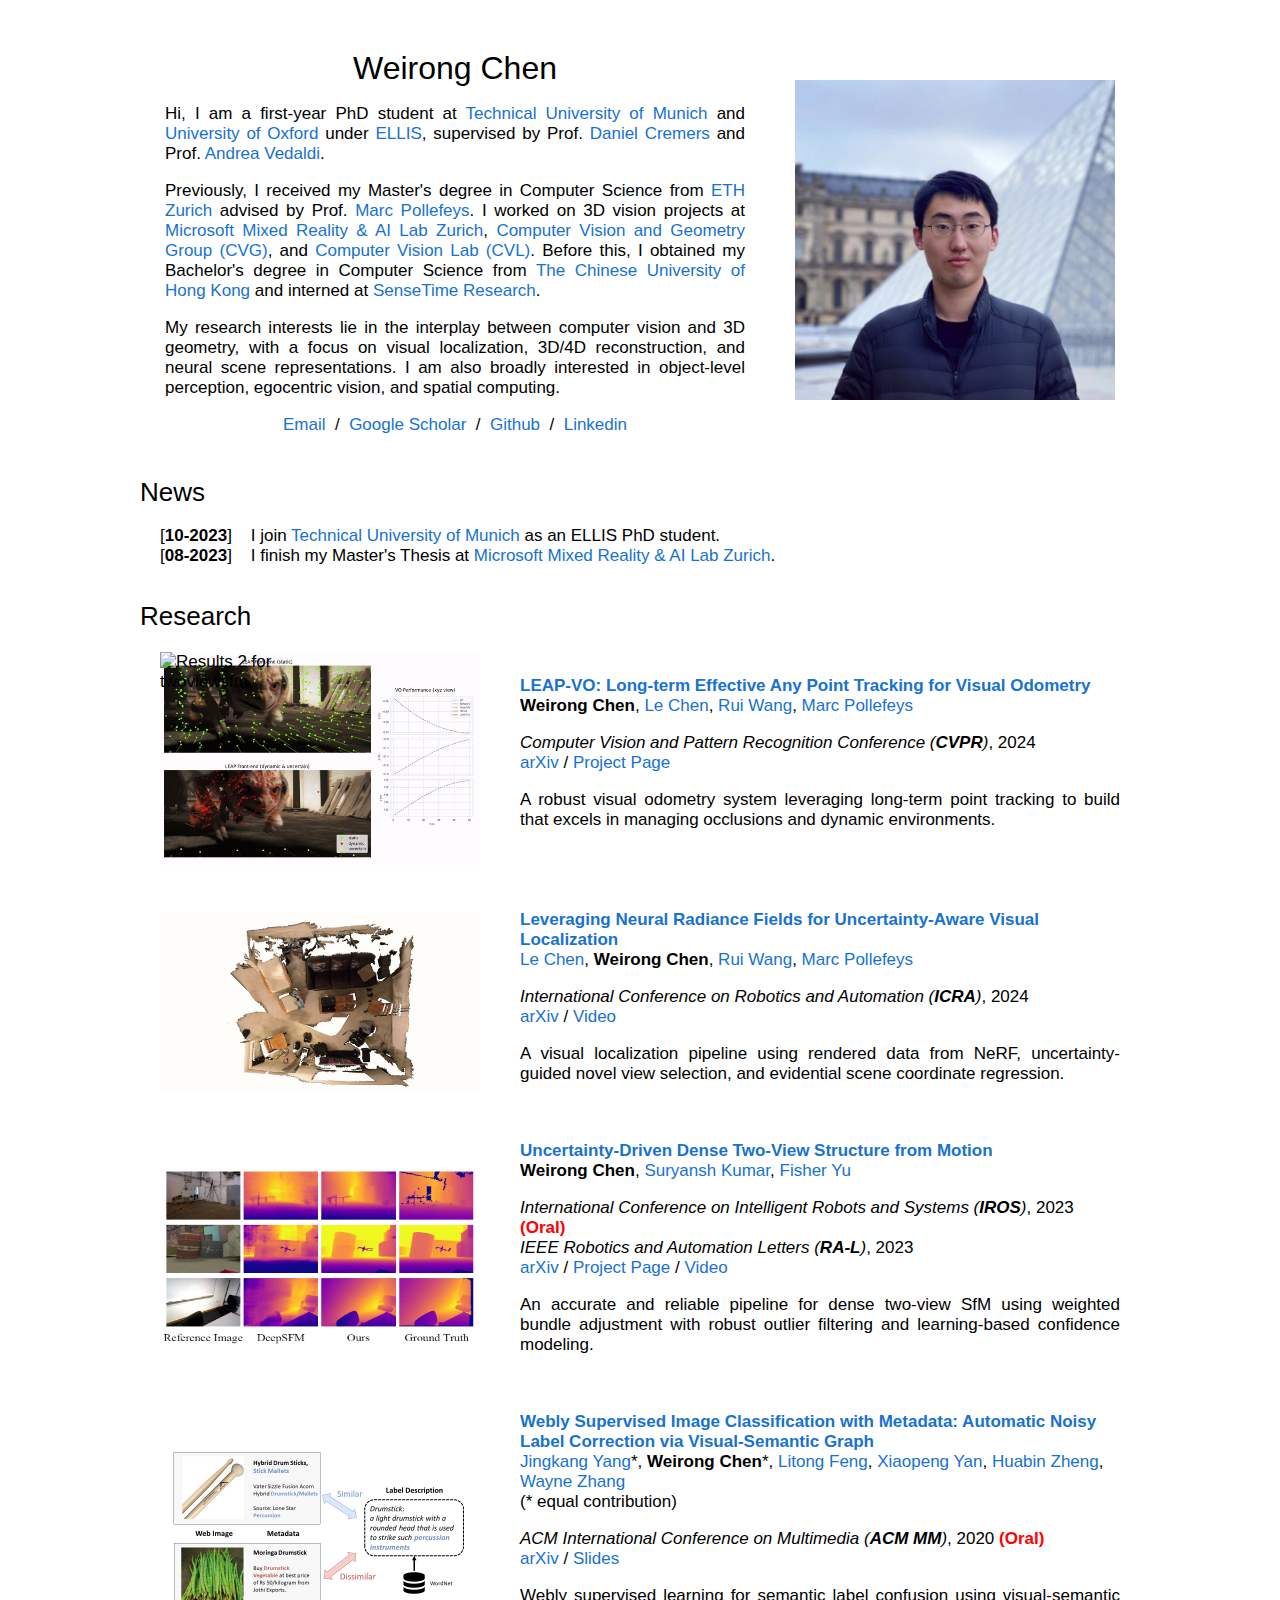
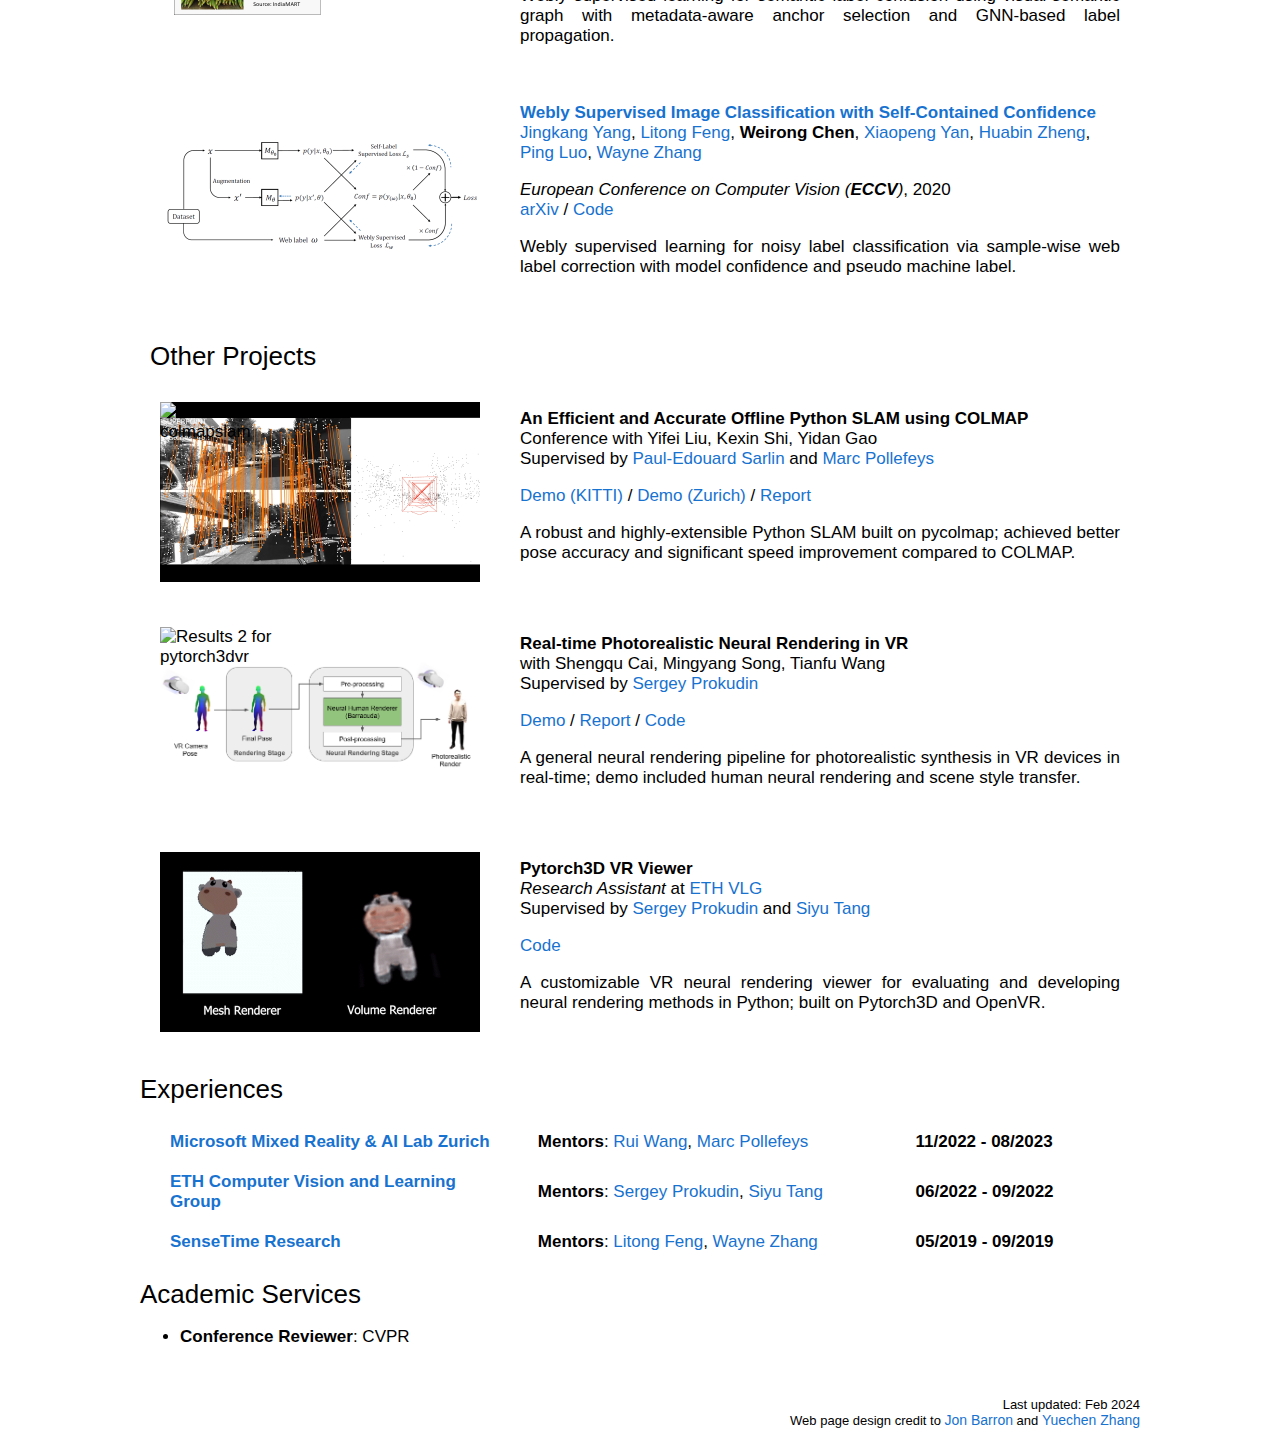
==== commit c9920105: "update" ====
--- a/index.html
+++ b/index.html
@@ -194,7 +194,7 @@
                   <a href="https://drive.google.com/file/d/1YUMlngGFvYY_iPNu9wMA1woxw8432qXh/view">Video</a>
                   <p></p>
                   <p align="justify">
-                    A visual localization pipeline using rendered RGB-D data from NeRF, uncertainty-guided novel view selection, and evidential scene coordinate regression. 
+                    A visual localization pipeline using rendered data from NeRF, uncertainty-guided novel view selection, and evidential scene coordinate regression. 
                   </p>
                 </td>
               </tr>
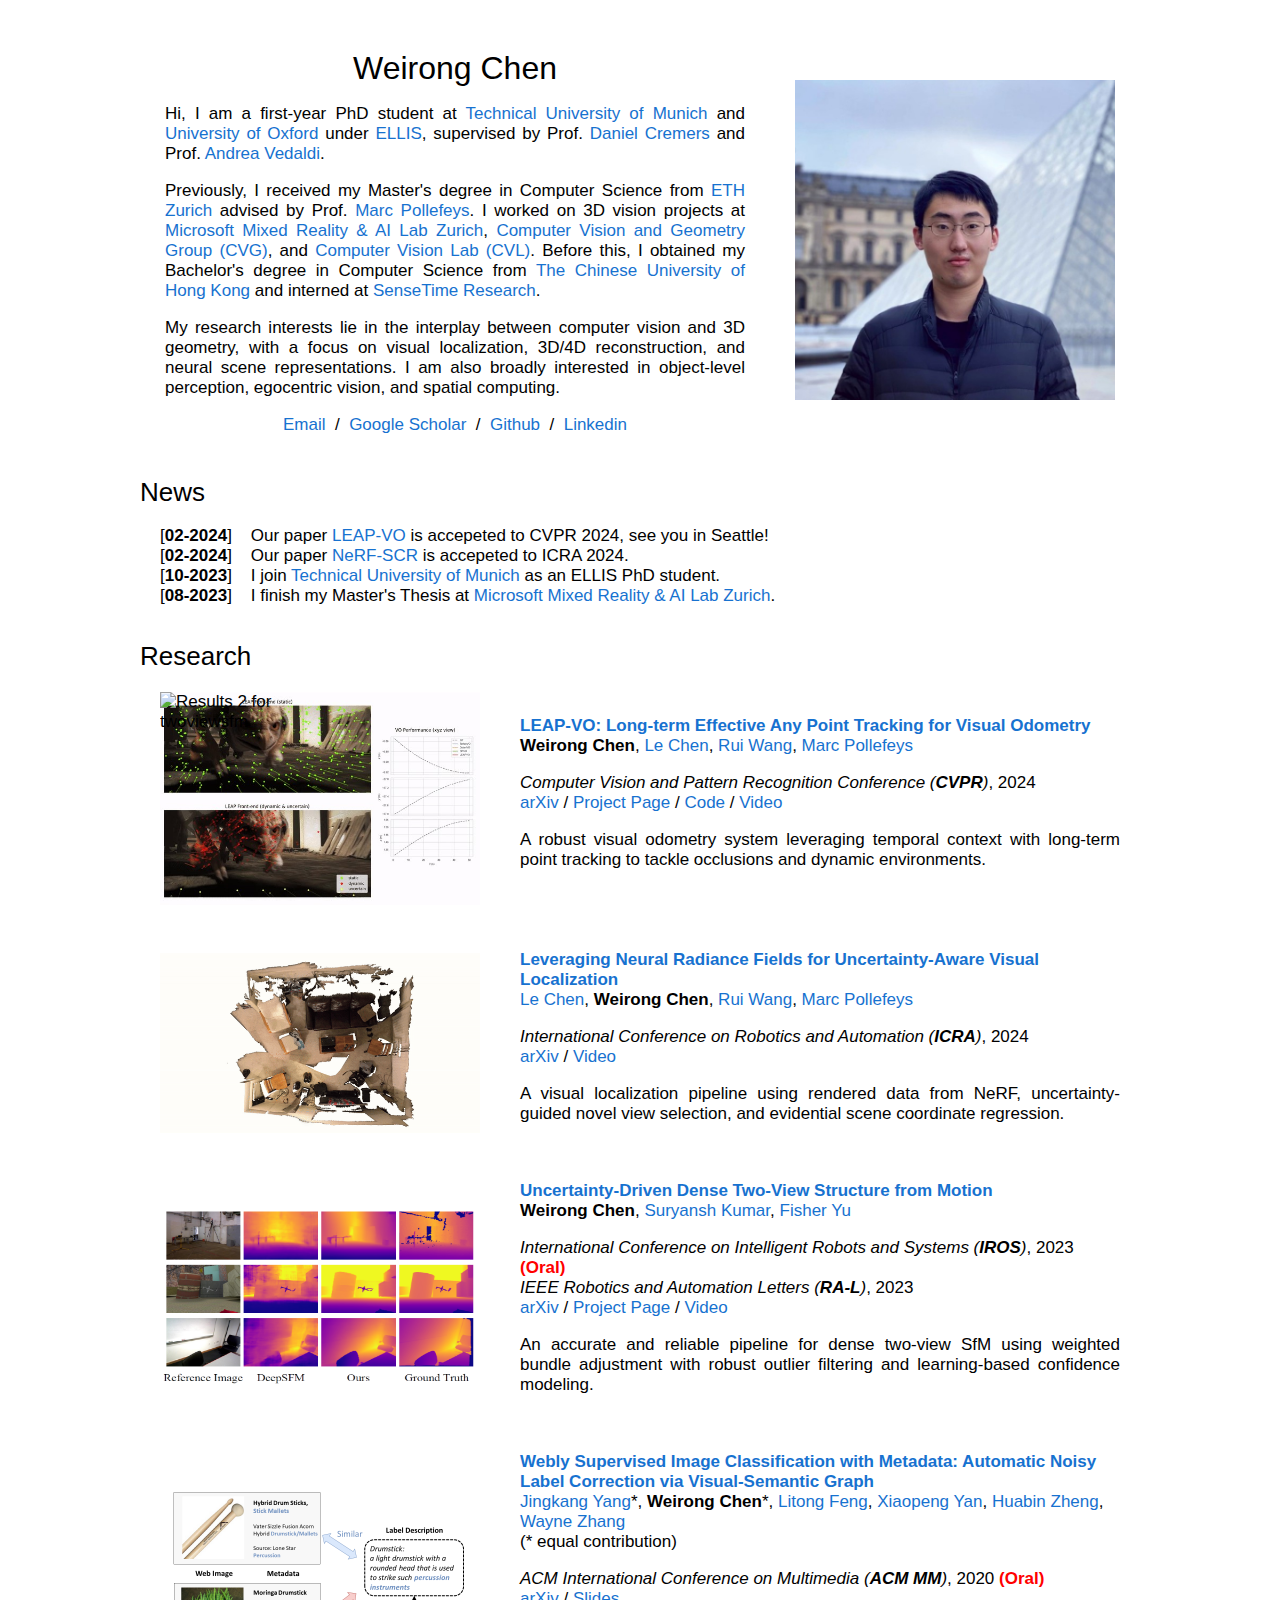
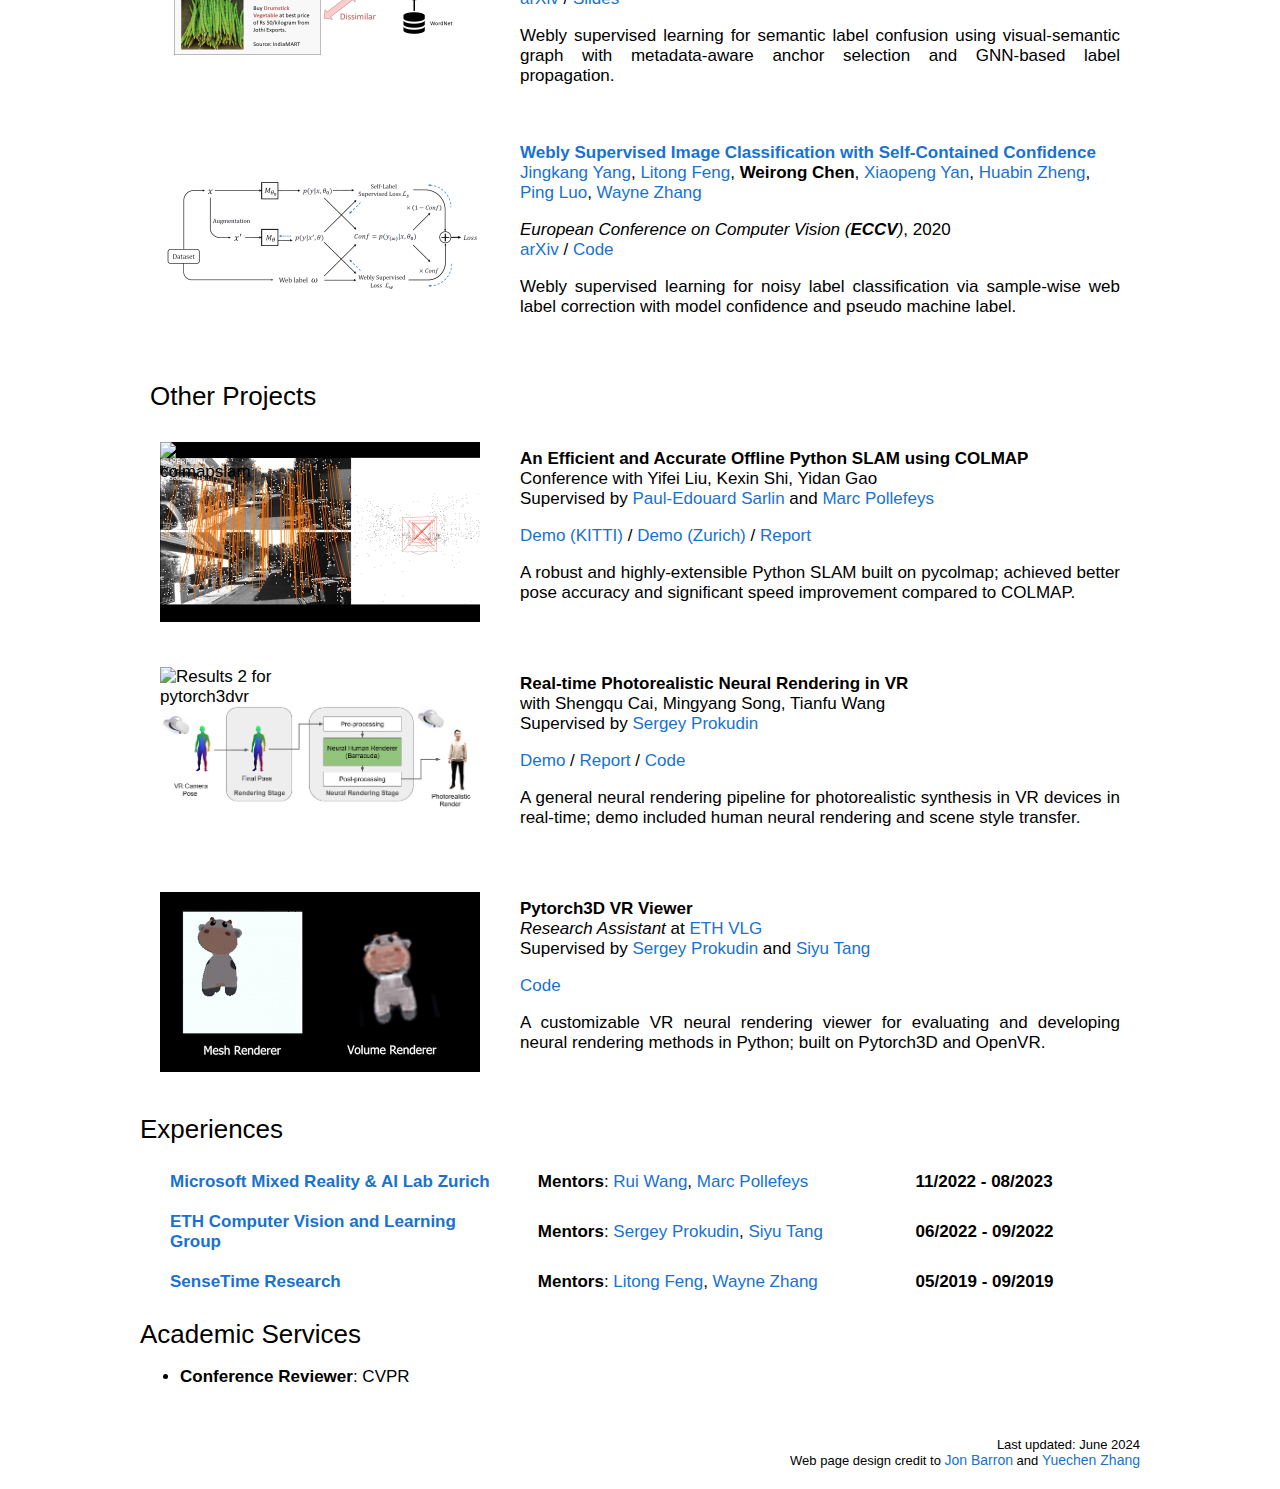
==== commit 4877fdb9: "update" ====
--- a/index.html
+++ b/index.html
@@ -77,6 +77,12 @@
             <tr >
               <td style="padding-left:20px;width:45%;vertical-align:middle;text-align:middle">
                 <p>
+                  [<strong>02-2024</strong>] &nbsp&nbsp 
+                  Our paper <a href="https://chiaki530.github.io/projects/leapvo/">LEAP-VO</a> is accepeted to CVPR 2024, see you in Seattle!
+                </br>
+                [<strong>02-2024</strong>] &nbsp&nbsp 
+                  Our paper <a href="https://arxiv.org/abs/2310.06984">NeRF-SCR</a> is accepeted to ICRA 2024.
+              </br>
                   [<strong>10-2023</strong>] &nbsp&nbsp 
                   I join <a href="https://www.tum.de/en/">Technical University of Munich</a> as an ELLIS PhD student.
                 </br>
@@ -142,9 +148,13 @@
                   <a href="https://arxiv.org/abs/2401.01887">arXiv</a>
                   /
                   <a href="https://chiaki530.github.io/projects/leapvo">Project Page</a>
-                  <p></p>
-                  <p align="justify">
-                    A robust visual odometry system leveraging long-term point tracking to build that excels in managing occlusions and dynamic environments.
+                  /
+                  <a href="https://github.com/chiaki530/leapvo">Code</a>
+                  /
+                  <a href="https://youtu.be/qtGsROYwdm4">Video</a>
+                  <p></p>
+                  <p align="justify">
+                    A robust visual odometry system leveraging temporal context with long-term point tracking to tackle occlusions and dynamic environments.
                   </p>
                 </td>
               </tr>
@@ -626,7 +636,7 @@
                   </center>
                   <br>
                   <p style="text-align:right;font-size:small;">
-                    Last updated: Feb 2024
+                    Last updated: June 2024
                     <br>
                     Web page design credit to <a href="https://jonbarron.info" style="font-size: 14px">Jon Barron</a> and <a href="https://julianjuaner.github.io/" style="font-size: 14px">Yuechen Zhang</a>
                     <br>
